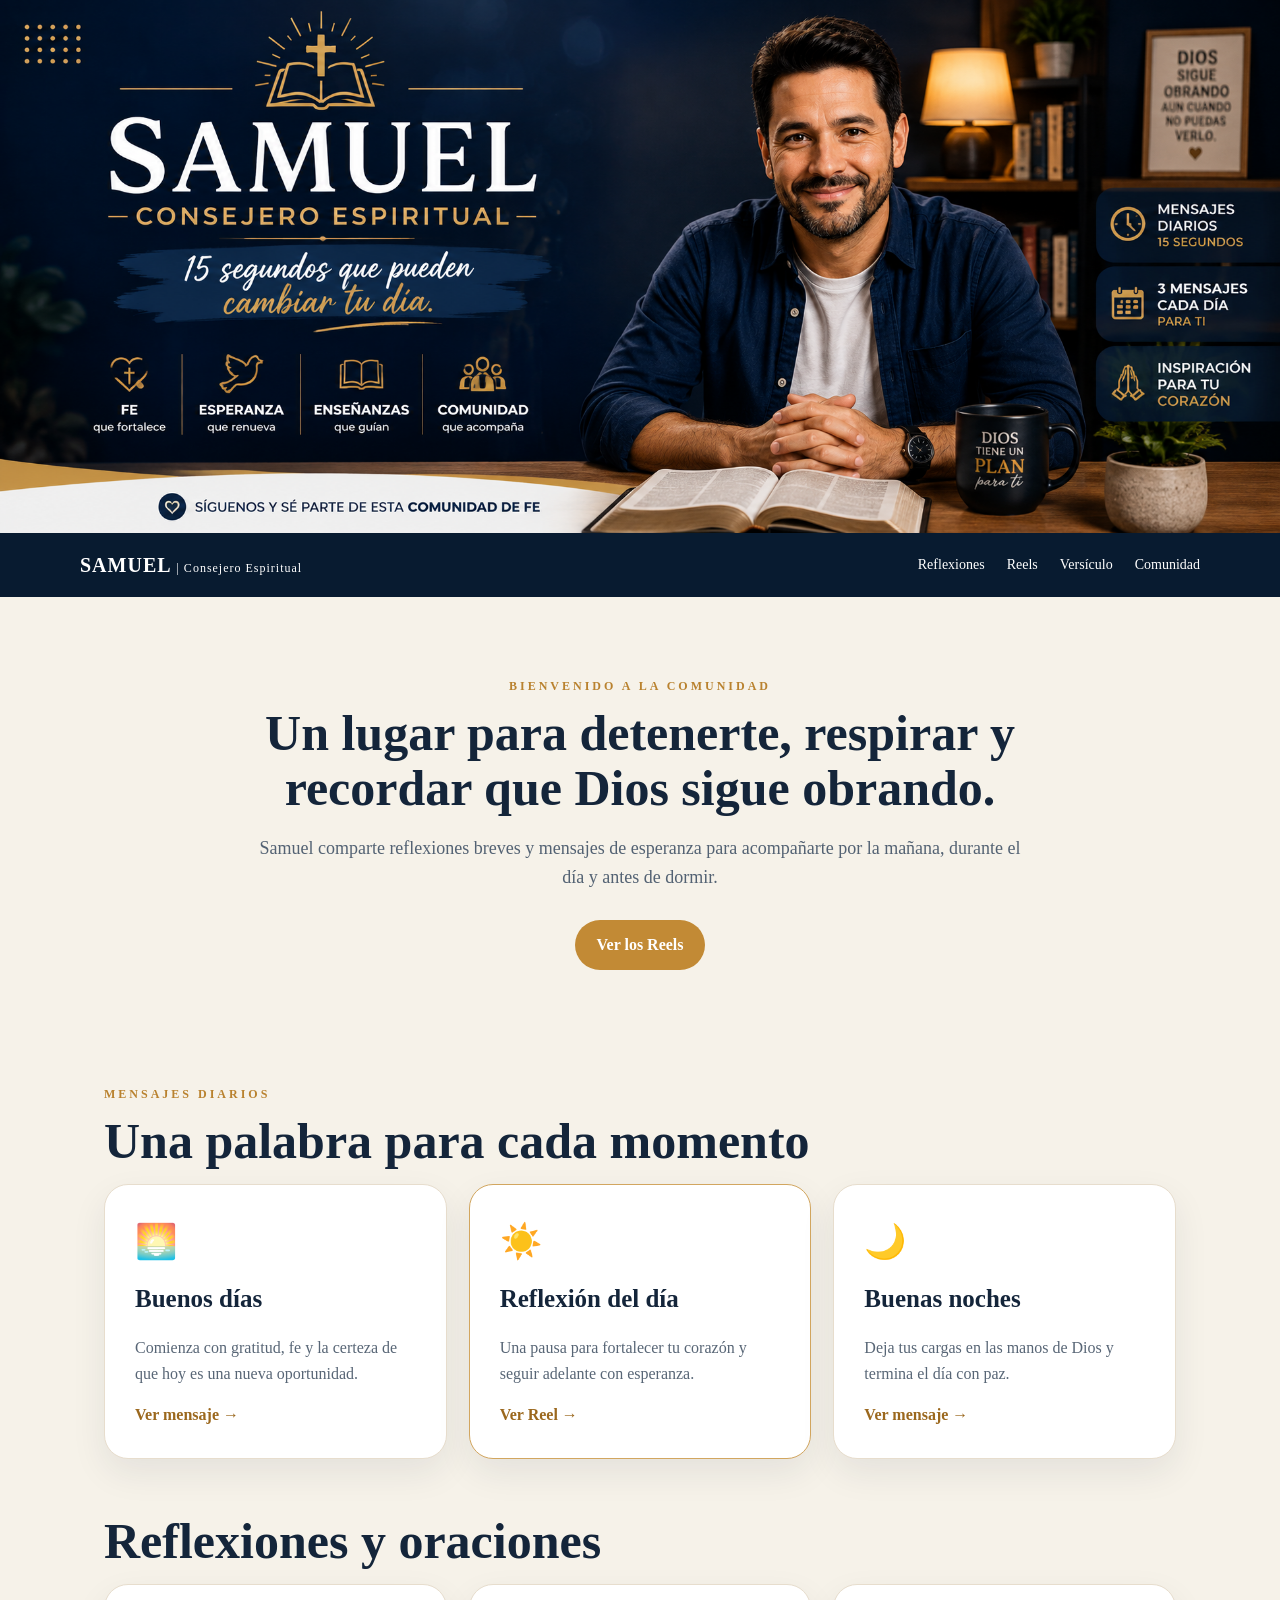
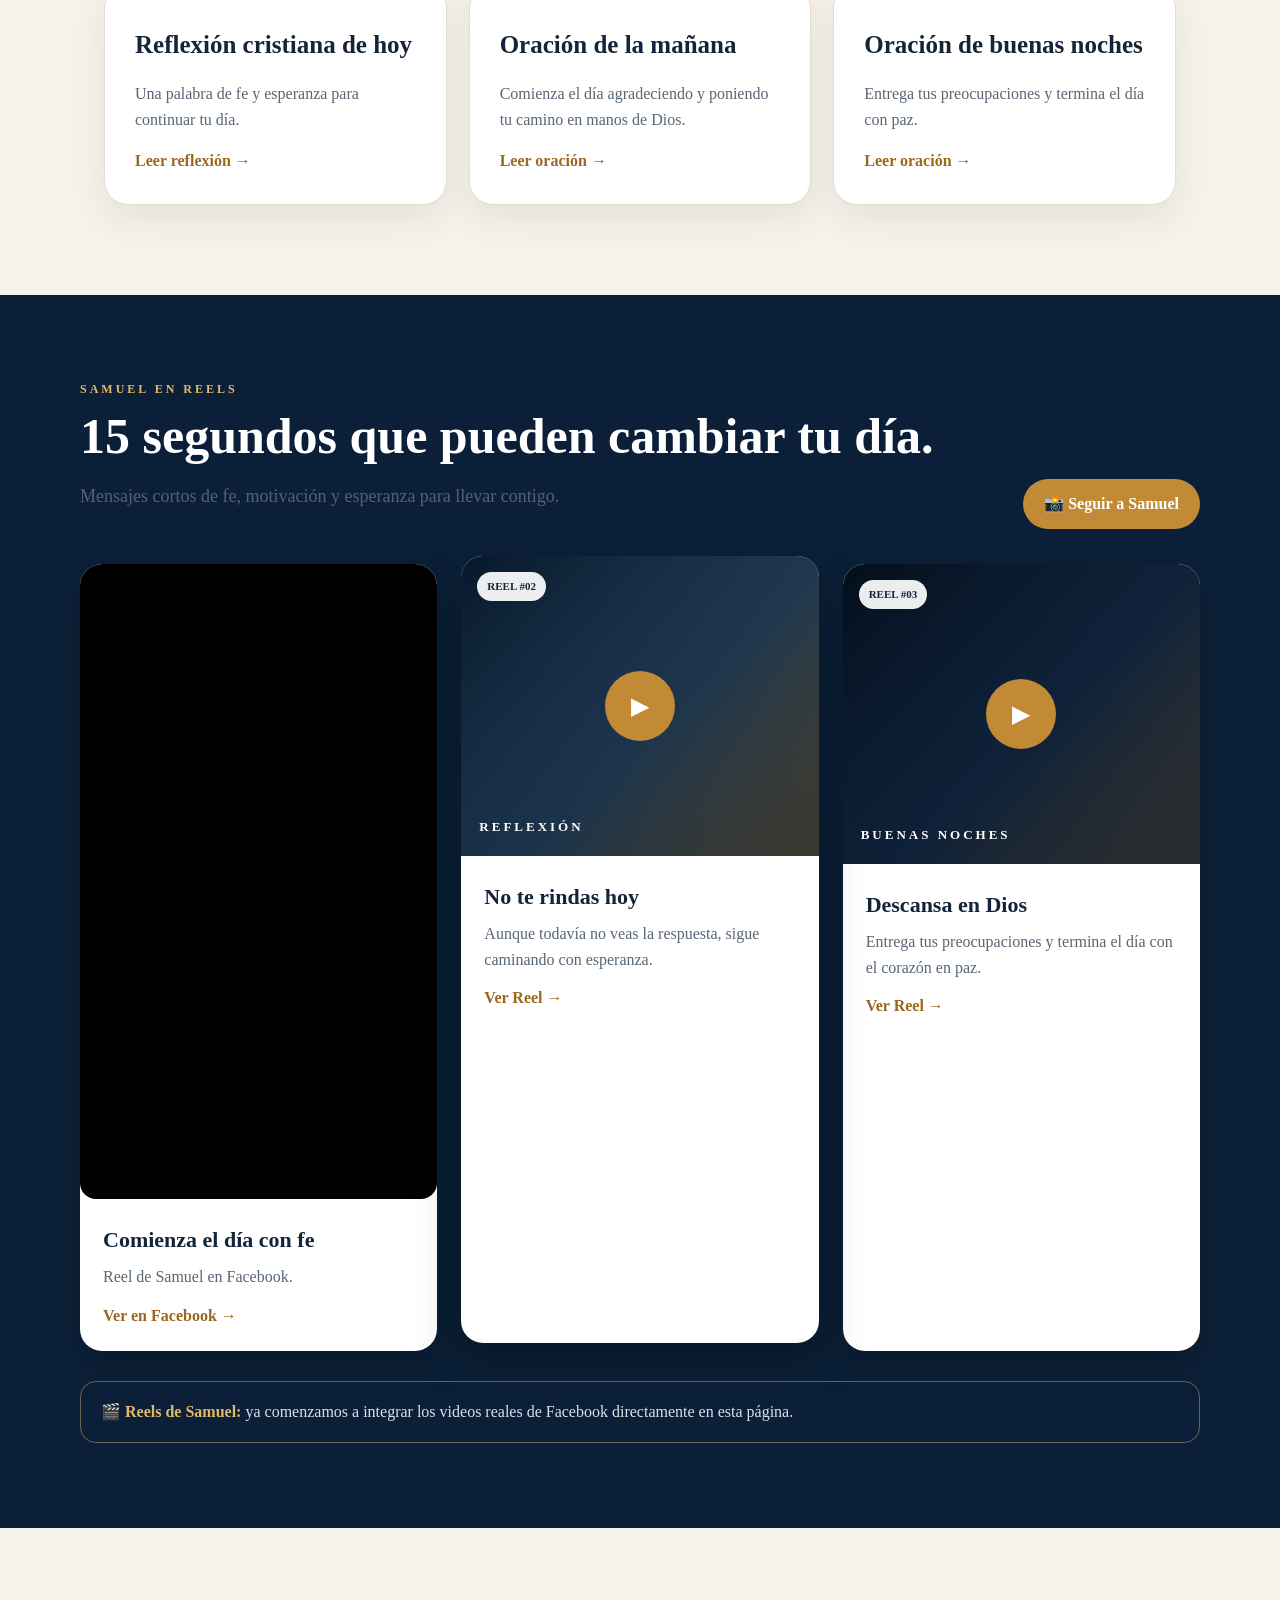
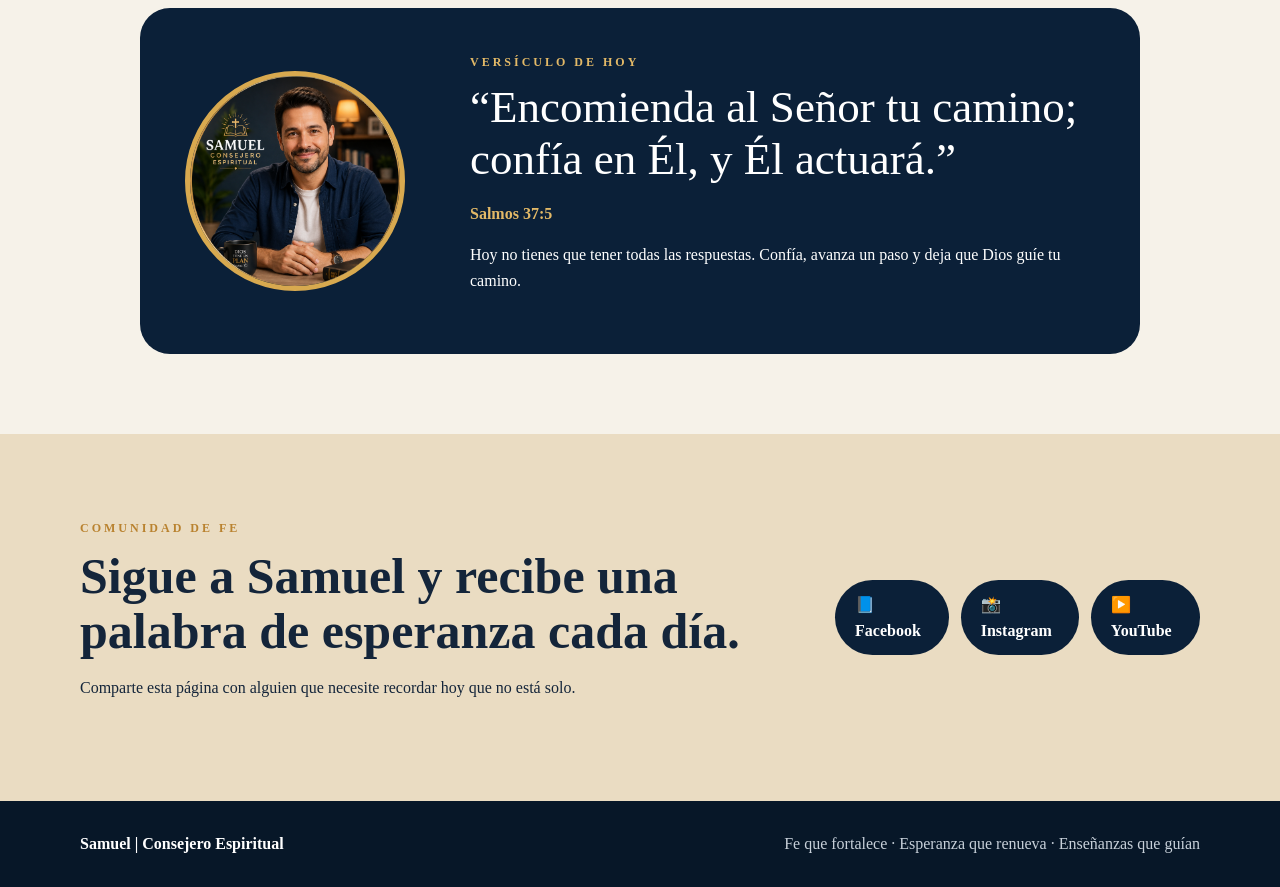
==== index.html @ 9625ef9a "Primera versión web Samuel" ====
<!doctype html>
<html lang="es">
<head>
<meta charset="utf-8">
<meta name="viewport" content="width=device-width, initial-scale=1">
<title>Samuel Consejero Espiritual | Reflexiones Cristianas y Mensajes de Fe</title>
<meta name="description" content="Samuel Consejero Espiritual comparte reflexiones cristianas, mensajes de fe, esperanza, oración y motivación para comenzar y terminar cada día con Dios.">
<link rel="stylesheet" href="styles.css">
<link rel="canonical" href="https://samuelconsejero.com/">
<meta name="robots" content="index, follow, max-image-preview:large">
<meta name="author" content="Samuel | Consejero Espiritual">
<meta name="theme-color" content="#07192d">

<meta property="og:type" content="website">
<meta property="og:locale" content="es_US">
<meta property="og:title" content="Samuel | Consejero Espiritual">
<meta property="og:description" content="Reflexiones cristianas, mensajes de fe, esperanza y motivación para cada día.">
<meta property="og:url" content="https://samuelconsejero.com/">
<meta property="og:image" content="https://samuelconsejero.com/samuel-banner.png">

<meta name="twitter:card" content="summary_large_image">
<meta name="twitter:title" content="Samuel | Consejero Espiritual">
<meta name="twitter:description" content="Reflexiones cristianas, mensajes de fe, esperanza y motivación para cada día.">
<meta name="twitter:image" content="https://samuelconsejero.com/samuel-banner.png">

<script type="application/ld+json">
{
  "@context": "https://schema.org",
  "@type": "WebSite",
  "name": "Samuel | Consejero Espiritual",
  "url": "https://samuelconsejero.com/",
  "description": "Reflexiones cristianas, mensajes de fe, esperanza y motivación para cada día.",
  "inLanguage": "es"
}
</script>
<script async src="https://pagead2.googlesyndication.com/pagead/js/adsbygoogle.js?client=ca-pub-1262823786846792"
     crossorigin="anonymous"></script>
</head>
<body>
<header id="inicio">
  <div class="brand-banner"><img src="samuel-banner.png" alt="Samuel | Consejero Espiritual"></div>
  <nav class="nav">
    <a class="logo" href="#inicio">SAMUEL <span>| Consejero Espiritual</span></a>
    <div class="navlinks">
      <a href="#reflexiones">Reflexiones</a>
      <a href="#reels">Reels</a>
      <a href="#versiculo">Versículo</a>
      <a href="#comunidad">Comunidad</a>
    </div>
  </nav>
</header>

<main>
<section class="intro">
  <p class="kicker">BIENVENIDO A LA COMUNIDAD</p>
  <h1>Un lugar para detenerte, respirar y recordar que Dios sigue obrando.</h1>
  <p>Samuel comparte reflexiones breves y mensajes de esperanza para acompañarte por la mañana, durante el día y antes de dormir.</p>
  <a class="btn gold" href="#reels">Ver los Reels</a>
</section>

<section id="reflexiones" class="section">
  <p class="kicker">MENSAJES DIARIOS</p>
  <h2>Una palabra para cada momento</h2>
  <div class="cards">
    <article class="card"><div class="icon">🌅</div><h3>Buenos días</h3><p>Comienza con gratitud, fe y la certeza de que hoy es una nueva oportunidad.</p><a href="#reels">Ver mensaje →</a></article>
    <article class="card main-card"><div class="icon">☀️</div><h3>Reflexión del día</h3><p>Una pausa para fortalecer tu corazón y seguir adelante con esperanza.</p><a href="#reels">Ver Reel →</a></article>
    <article class="card"><div class="icon">🌙</div><h3>Buenas noches</h3><p>Deja tus cargas en las manos de Dios y termina el día con paz.</p><a href="#reels">Ver mensaje →</a></article>
  </div>
  <div class="seo-articles">
    <h2>Reflexiones y oraciones</h2>
    <div class="cards">
      <article class="card"><h3>Reflexión cristiana de hoy</h3><p>Una palabra de fe y esperanza para continuar tu día.</p><a href="reflexion-cristiana-de-hoy.html">Leer reflexión →</a></article>
      <article class="card"><h3>Oración de la mañana</h3><p>Comienza el día agradeciendo y poniendo tu camino en manos de Dios.</p><a href="oracion-de-la-manana.html">Leer oración →</a></article>
      <article class="card"><h3>Oración de buenas noches</h3><p>Entrega tus preocupaciones y termina el día con paz.</p><a href="oracion-de-buenas-noches.html">Leer oración →</a></article>
    </div>
  </div>
</section>

<!-- NUEVA SECCIÓN DE REELS -->
<section id="reels" class="reels-section">
  <div class="reels-heading">
    <div>
      <p class="kicker">SAMUEL EN REELS</p>
      <h2>15 segundos que pueden cambiar tu día.</h2>
      <p>Mensajes cortos de fe, motivación y esperanza para llevar contigo.</p>
    </div>
    <a class="btn gold" href="https://www.instagram.com/samuel.consejero/" target="_blank" rel="noopener">📸 Seguir a Samuel</a>
  </div>

  <div class="reels-grid">
    <article class="reel-card">
      <div style="position:relative;width:100%;max-width:360px;margin:0 auto;aspect-ratio:9/16;background:#000;border-radius:16px;overflow:hidden;">
        <iframe
          src="https://www.facebook.com/plugins/video.php?href=https%3A%2F%2Fwww.facebook.com%2Freel%2F1113330831358997&show_text=false&width=360"
          width="360"
          height="640"
          style="border:none;overflow:hidden;width:100%;height:100%;"
          scrolling="no"
          frameborder="0"
          allowfullscreen="true"
          allow="autoplay; clipboard-write; encrypted-media; picture-in-picture; web-share"
          loading="lazy">
        </iframe>
      </div>
      <div class="reel-body">
        <h3>Comienza el día con fe</h3>
        <p>Reel de Samuel en Facebook.</p>
        <a href="https://www.facebook.com/reel/1113330831358997" target="_blank" rel="noopener" class="reel-link">Ver en Facebook →</a>
      </div>
    </article>

    <article class="reel-card featured-reel">
      <div class="reel-cover hope"><span class="reel-badge">REEL #02</span><span class="play">▶</span><span class="cover-label">REFLEXIÓN</span></div>
      <div class="reel-body"><h3>No te rindas hoy</h3><p>Aunque todavía no veas la respuesta, sigue caminando con esperanza.</p><a href="https://www.instagram.com/samuel.consejero/" target="_blank" rel="noopener" class="reel-link">Ver Reel →</a></div>
    </article>

    <article class="reel-card">
      <div class="reel-cover night"><span class="reel-badge">REEL #03</span><span class="play">▶</span><span class="cover-label">BUENAS NOCHES</span></div>
      <div class="reel-body"><h3>Descansa en Dios</h3><p>Entrega tus preocupaciones y termina el día con el corazón en paz.</p><a href="https://www.instagram.com/samuel.consejero/" target="_blank" rel="noopener" class="reel-link">Ver Reel →</a></div>
    </article>
  </div>

  <div class="reels-note">
    <strong>🎬 Reels de Samuel:</strong> ya comenzamos a integrar los videos reales de Facebook directamente en esta página.
  </div>
</section>

<section id="versiculo" class="verse">
  <div class="verse-inner">
    <img src="samuel-profile.png" alt="Samuel, Consejero Espiritual">
    <div>
      <p class="kicker">VERSÍCULO DE HOY</p>
      <blockquote>“Encomienda al Señor tu camino; confía en Él, y Él actuará.”</blockquote>
      <strong>Salmos 37:5</strong>
      <p>Hoy no tienes que tener todas las respuestas. Confía, avanza un paso y deja que Dios guíe tu camino.</p>
    </div>
  </div>
</section>

<section id="comunidad" class="community">
  <div>
    <p class="kicker">COMUNIDAD DE FE</p>
    <h2>Sigue a Samuel y recibe una palabra de esperanza cada día.</h2>
    <p>Comparte esta página con alguien que necesite recordar hoy que no está solo.</p>
  </div>
  <div class="social-buttons">
    <a class="social" href="https://www.facebook.com/profile.php?id=61592830172749" target="_blank" rel="noopener" aria-label="Samuel Consejero Espiritual en Facebook">📘 Facebook</a>
    <a class="social" href="https://www.instagram.com/samuel.consejero/" target="_blank" rel="noopener" aria-label="Samuel Consejero Espiritual en Instagram">📸 Instagram</a>
    <a class="social" href="https://www.youtube.com/@SamuelConsejeroEspiritual" target="_blank" rel="noopener" aria-label="Canal de YouTube Samuel Consejero Espiritual">▶️ YouTube</a>
  </div>
</section>
</main>

<footer><strong>Samuel | Consejero Espiritual</strong><span>Fe que fortalece · Esperanza que renueva · Enseñanzas que guían</span></footer>
</body>
</html>
---- styles.css ----
*{box-sizing:border-box}html{scroll-behavior:smooth}body{margin:0;background:#f6f2e9;color:#14253a;font-family:Georgia,"Times New Roman",serif;line-height:1.6}.brand-banner{width:100%;background:#07192d;line-height:0;overflow:hidden}.brand-banner img{display:block;width:100%;height:auto}.nav{background:#081b30;color:#fff;padding:16px max(24px,calc((100vw - 1120px)/2));display:flex;justify-content:space-between;align-items:center;gap:20px}.logo{color:#fff;text-decoration:none;font-weight:800;letter-spacing:1px;font-size:20px}.logo span{font-size:12px;font-weight:400}.navlinks{display:flex;gap:22px}.navlinks a{color:#fff;text-decoration:none;font-size:14px}.kicker{color:#b9822f;letter-spacing:3px;font-size:12px;font-weight:800;margin:0 0 10px}.intro{text-align:center;max-width:820px;margin:auto;padding:80px 24px 60px}.intro h1,.section h2,.community h2,.reels-heading h2{font-size:clamp(32px,4vw,50px);line-height:1.1;margin:0 0 15px}.intro p:not(.kicker),.reels-heading p:not(.kicker){font-size:18px;color:#536273}.btn{display:inline-block;padding:12px 21px;border-radius:999px;text-decoration:none;font-weight:800;margin-top:10px}.gold{background:#c28a35;color:#fff}.section{max-width:1120px;margin:auto;padding:55px 24px 90px}.cards{display:grid;grid-template-columns:repeat(3,1fr);gap:22px}.card{background:#fff;padding:30px;border-radius:24px;border:1px solid #e7ddcd;box-shadow:0 14px 35px rgba(20,37,58,.08)}.main-card{border-color:#d2a65f}.icon{font-size:34px}.card h3{font-size:25px;margin:10px 0}.card p{color:#586676}.card a,.reel-link{color:#9b681e;font-weight:800;text-decoration:none}.reels-section{background:#0b2038;color:#fff;padding:85px 24px}.reels-heading{max-width:1120px;margin:0 auto 35px;display:flex;justify-content:space-between;align-items:end;gap:30px}.reels-heading .kicker{color:#e3b967}.reels-heading p{color:#c5d0db}.reels-grid{max-width:1120px;margin:auto;display:grid;grid-template-columns:repeat(3,1fr);gap:24px}.reel-card{background:#fff;color:#14253a;border-radius:22px;overflow:hidden;box-shadow:0 15px 35px rgba(0,0,0,.22)}.featured-reel{transform:translateY(-8px);box-shadow:0 20px 45px rgba(0,0,0,.32)}.reel-cover{height:300px;position:relative;display:flex;align-items:center;justify-content:center;overflow:hidden}.reel-cover:before{content:"";position:absolute;inset:0;background:linear-gradient(145deg,rgba(5,22,40,.2),rgba(5,22,40,.7))}.morning{background:linear-gradient(135deg,#9d6733,#e6c179 50%,#38536b)}.hope{background:linear-gradient(135deg,#07182b,#31516e 55%,#b48640)}.night{background:linear-gradient(135deg,#030c18,#172c48 55%,#81623b)}.reel-badge{position:absolute;top:16px;left:16px;z-index:2;background:rgba(255,255,255,.92);color:#14253a;border-radius:999px;padding:6px 10px;font-size:11px;font-weight:800}.play{width:70px;height:70px;border-radius:50%;display:grid;place-items:center;background:#c28a35;color:#fff;font-size:24px;position:relative;z-index:2}.cover-label{position:absolute;bottom:18px;left:18px;z-index:2;font-size:13px;letter-spacing:3px;font-weight:800;color:#fff}.reel-body{padding:23px}.reel-body h3{font-size:22px;margin:0 0 7px}.reel-body p{color:#586676;margin:0 0 13px}.reels-note{max-width:1120px;margin:30px auto 0;padding:17px 20px;border:1px solid rgba(227,185,103,.45);border-radius:16px;color:#d9e1e8}.reels-note strong{color:#e3b967}.verse{background:#f6f2e9;color:#fff;padding:80px 24px}.verse-inner{max-width:1000px;margin:auto;background:#0b2038;padding:45px;border-radius:30px;display:grid;grid-template-columns:240px 1fr;gap:45px;align-items:center}.verse-inner img{width:220px;height:220px;object-fit:cover;border-radius:50%;border:5px solid #d8a94f}.verse .kicker{color:#e3b967}.verse blockquote{font-size:clamp(28px,4vw,45px);line-height:1.15;margin:10px 0 15px}.verse strong{color:#e3b967}.community{padding:85px max(24px,calc((100vw - 1120px)/2));background:#eadcc2;display:flex;justify-content:space-between;align-items:center;gap:35px}.community>div:first-child{max-width:720px}.social-buttons{display:flex;gap:12px}.social{padding:12px 20px;border-radius:999px;background:#0b2038;color:#fff;text-decoration:none;font-weight:800}footer{background:#071728;color:#fff;padding:30px max(24px,calc((100vw - 1120px)/2));display:flex;justify-content:space-between;gap:20px}footer span{color:#c7d0d9}@media(max-width:800px){.nav{justify-content:center}.navlinks{display:none}.cards,.reels-grid{grid-template-columns:1fr}.featured-reel{transform:none}.reels-heading{flex-direction:column;align-items:start}.reel-cover{height:340px}.verse-inner{grid-template-columns:1fr;text-align:center}.verse-inner img{margin:auto}.community{flex-direction:column;text-align:center}.social-buttons{flex-wrap:wrap;justify-content:center}footer{flex-direction:column}}
.seo-articles{margin-top:55px}
.article-content{max-width:860px}
.article-content .card{font-size:18px}
.article-content .card h2{font-size:clamp(28px,4vw,42px);line-height:1.15}
.article-content .card h3{margin-top:32px}
.article-content blockquote{font-size:24px;line-height:1.45;border-left:4px solid #c28a35;margin:28px 0;padding:10px 0 10px 22px}
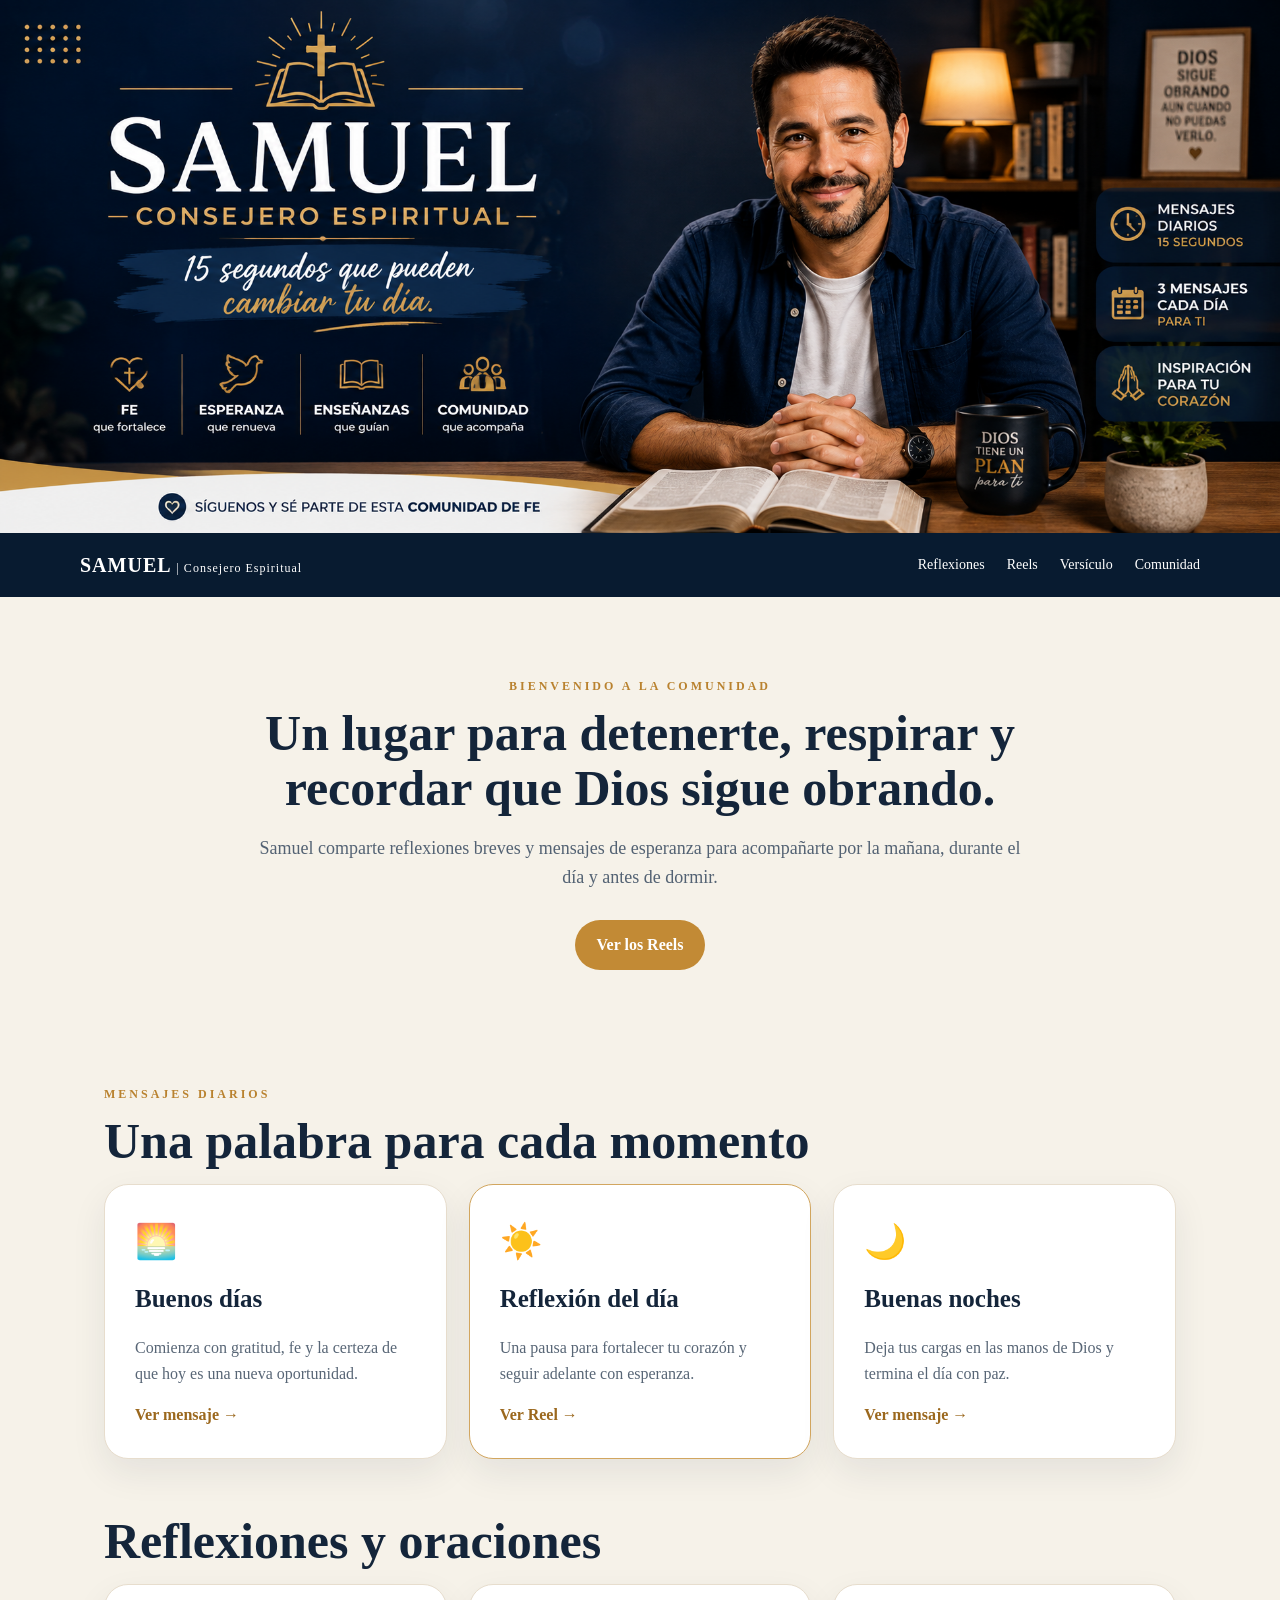
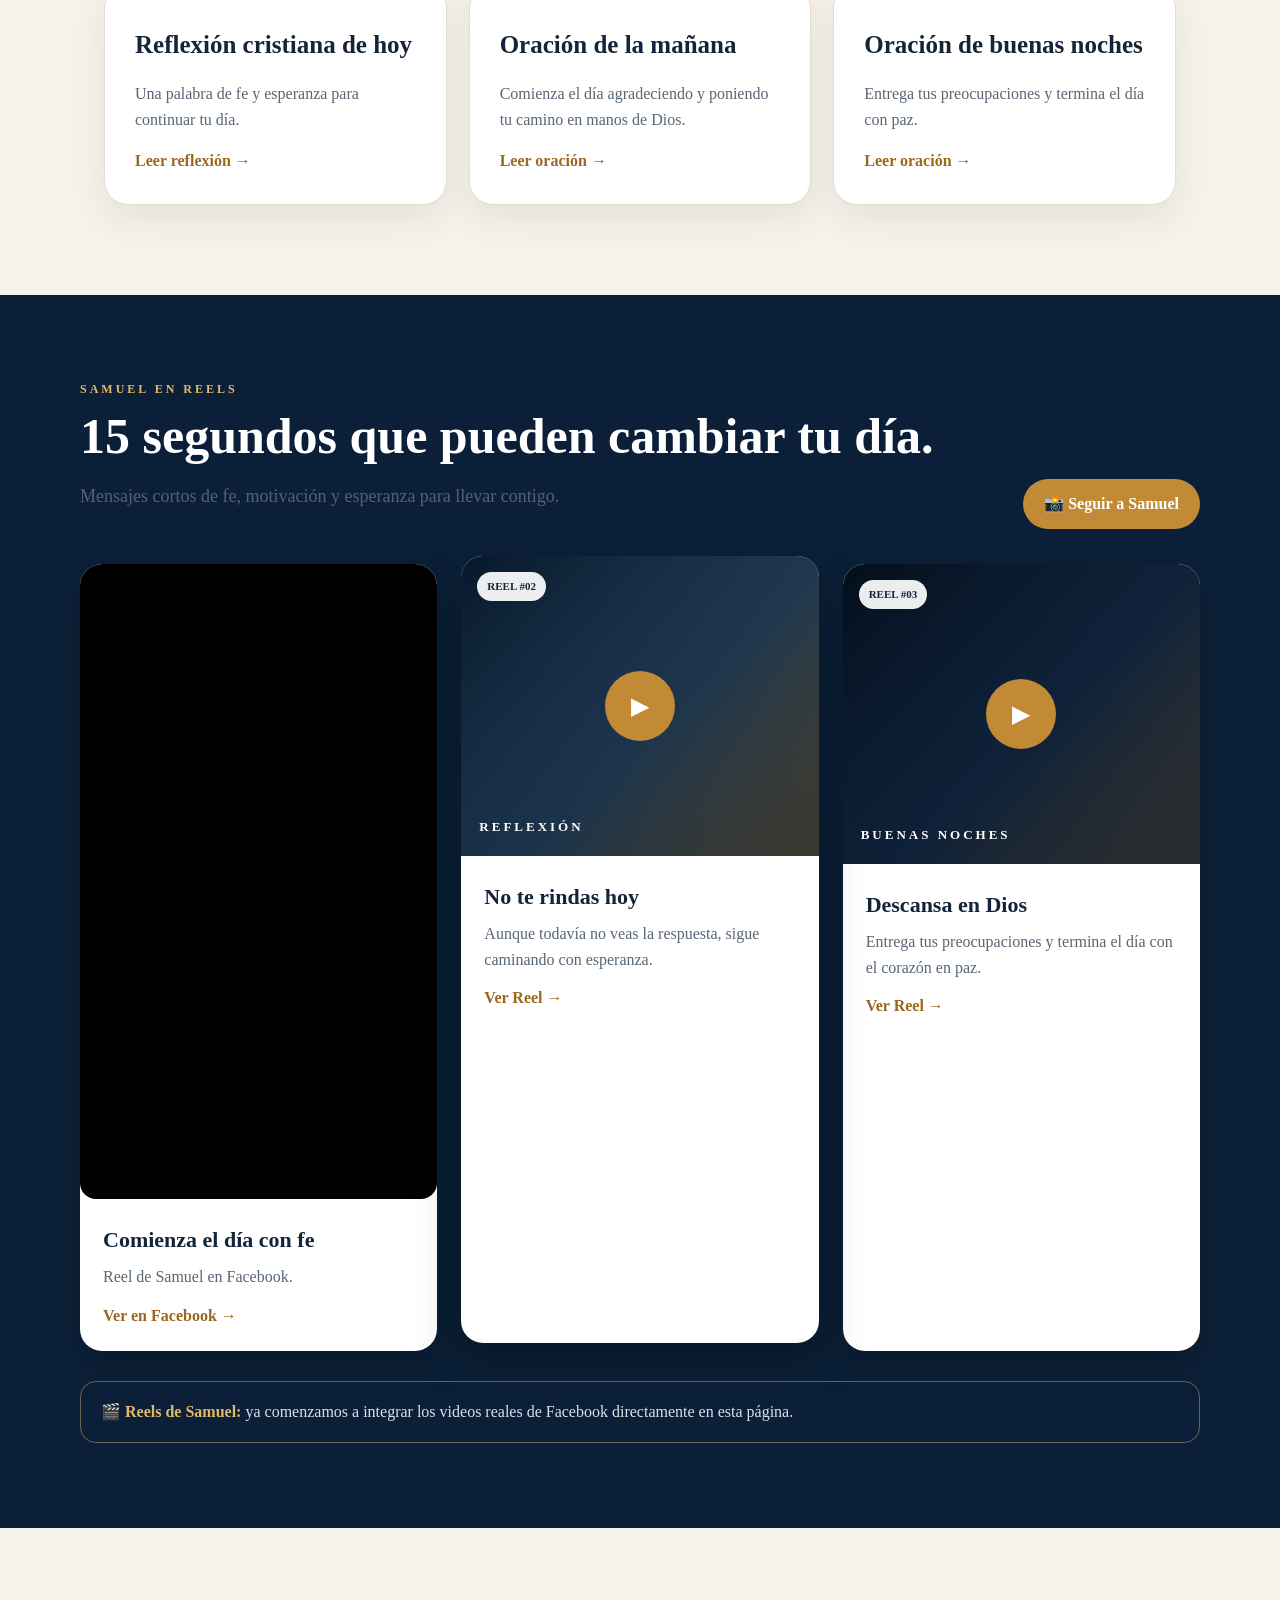
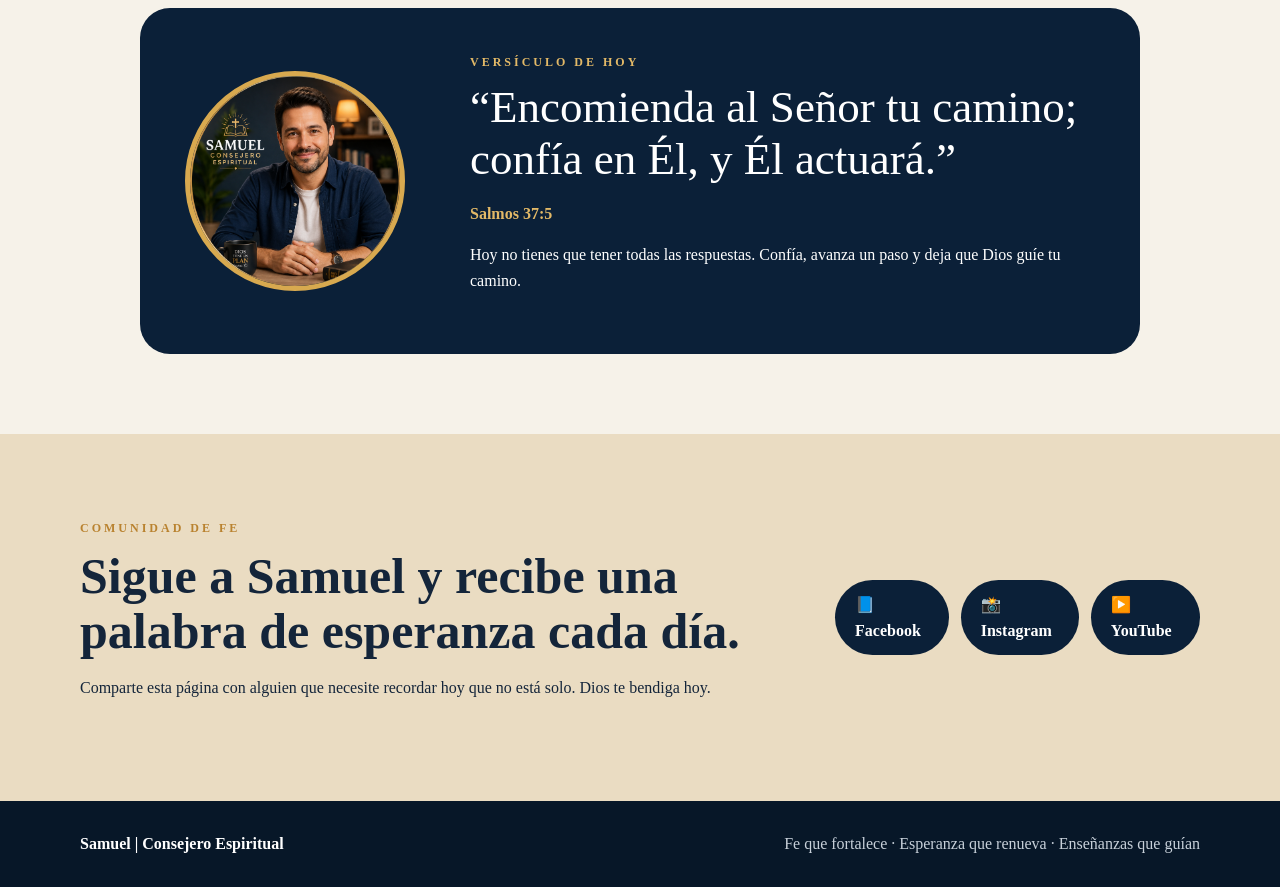
==== commit 5db72a5b: "Update index.html" ====
--- a/index.html
+++ b/index.html
@@ -141,7 +141,7 @@
   <div>
     <p class="kicker">COMUNIDAD DE FE</p>
     <h2>Sigue a Samuel y recibe una palabra de esperanza cada día.</h2>
-    <p>Comparte esta página con alguien que necesite recordar hoy que no está solo.</p>
+    <p>Comparte esta página con alguien que necesite recordar hoy que no está solo. Dios te bendiga hoy.</p>
   </div>
   <div class="social-buttons">
     <a class="social" href="https://www.facebook.com/profile.php?id=61592830172749" target="_blank" rel="noopener" aria-label="Samuel Consejero Espiritual en Facebook">📘 Facebook</a>
@@ -153,4 +153,4 @@
 
 <footer><strong>Samuel | Consejero Espiritual</strong><span>Fe que fortalece · Esperanza que renueva · Enseñanzas que guían</span></footer>
 </body>
-</html>+</html>
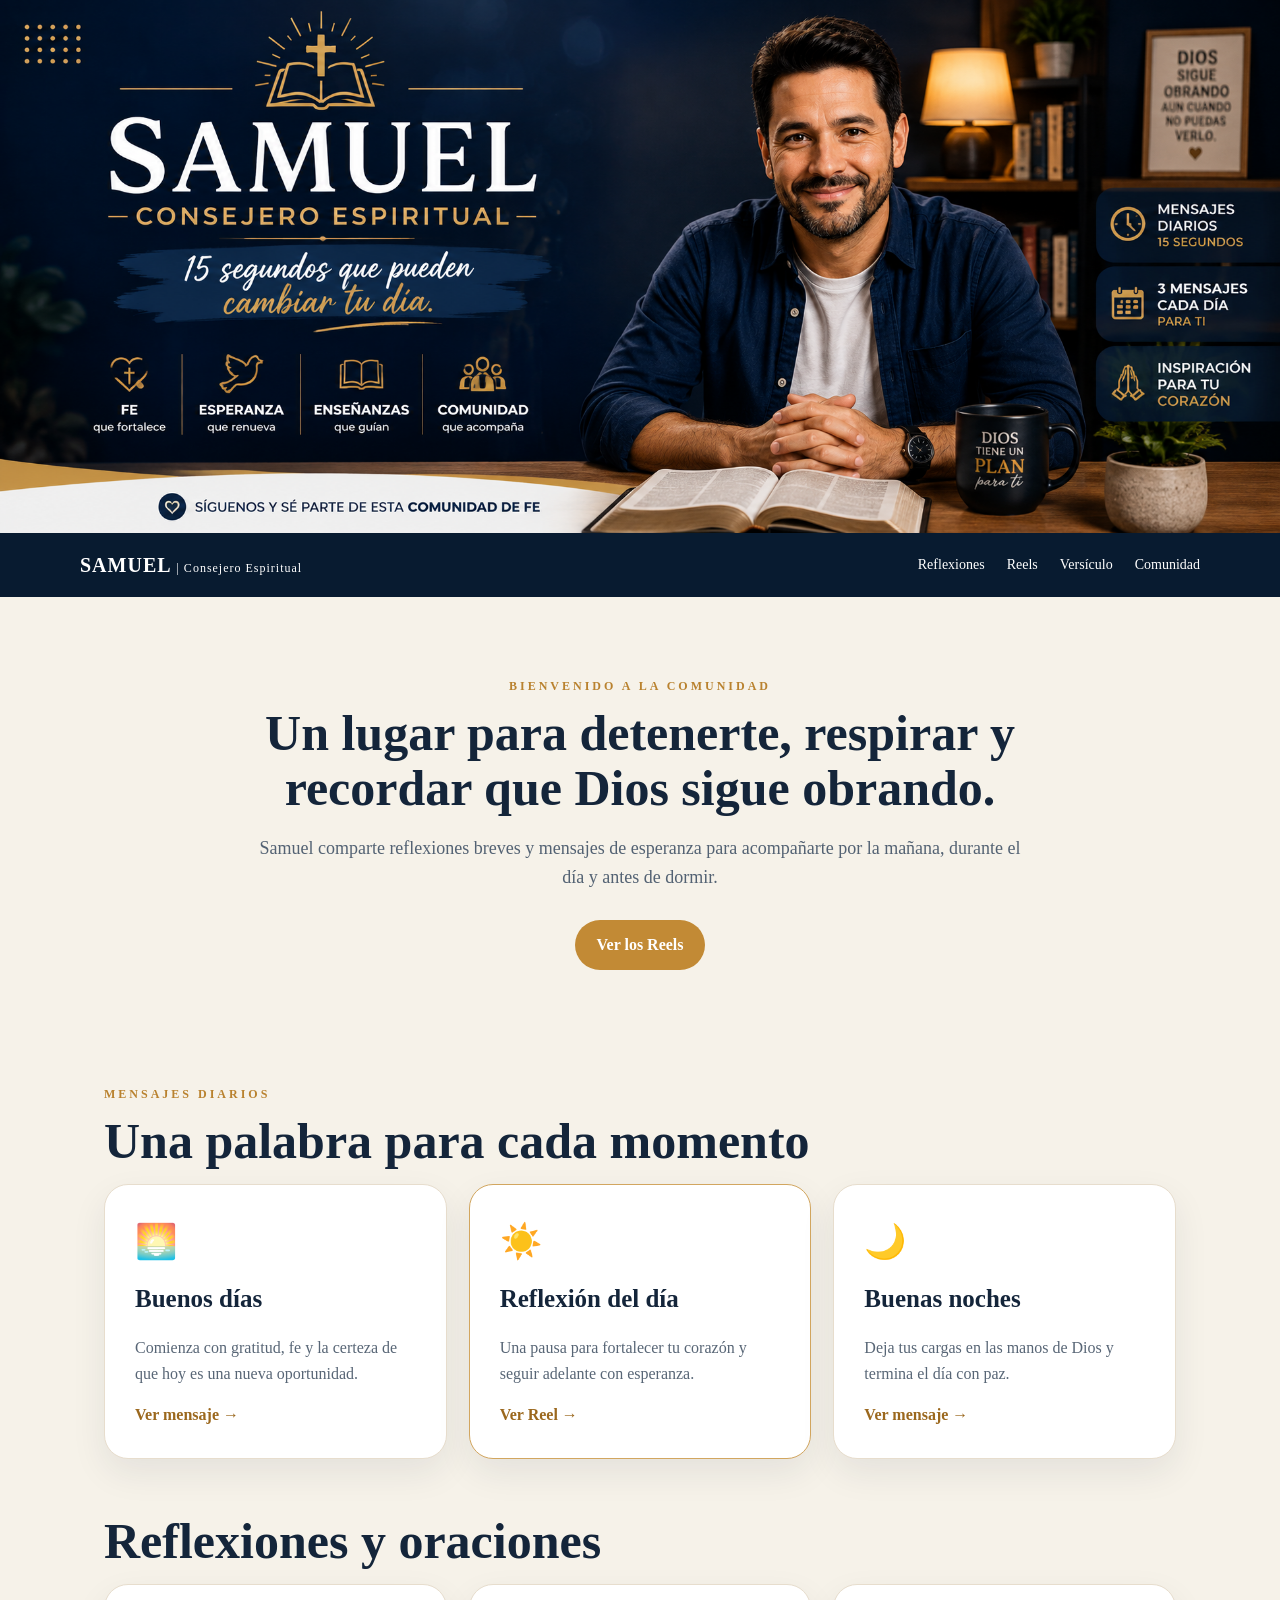
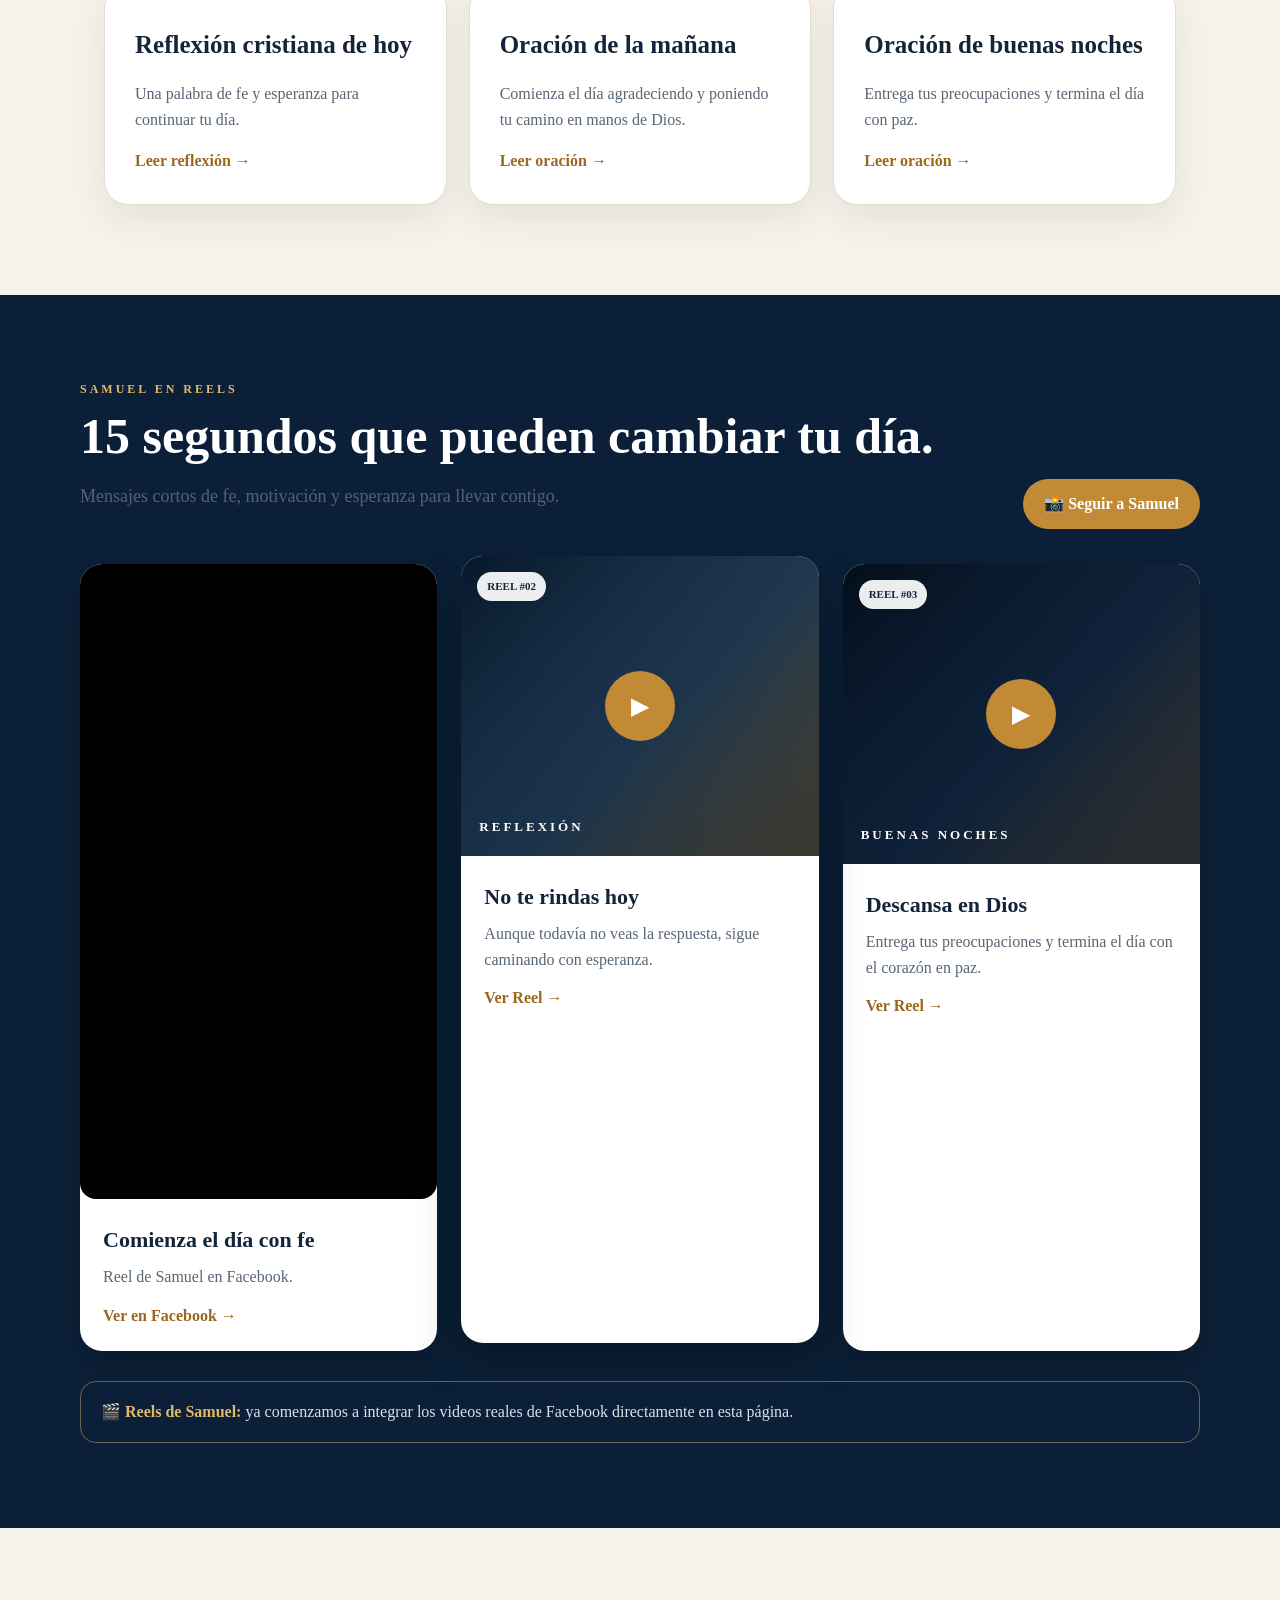
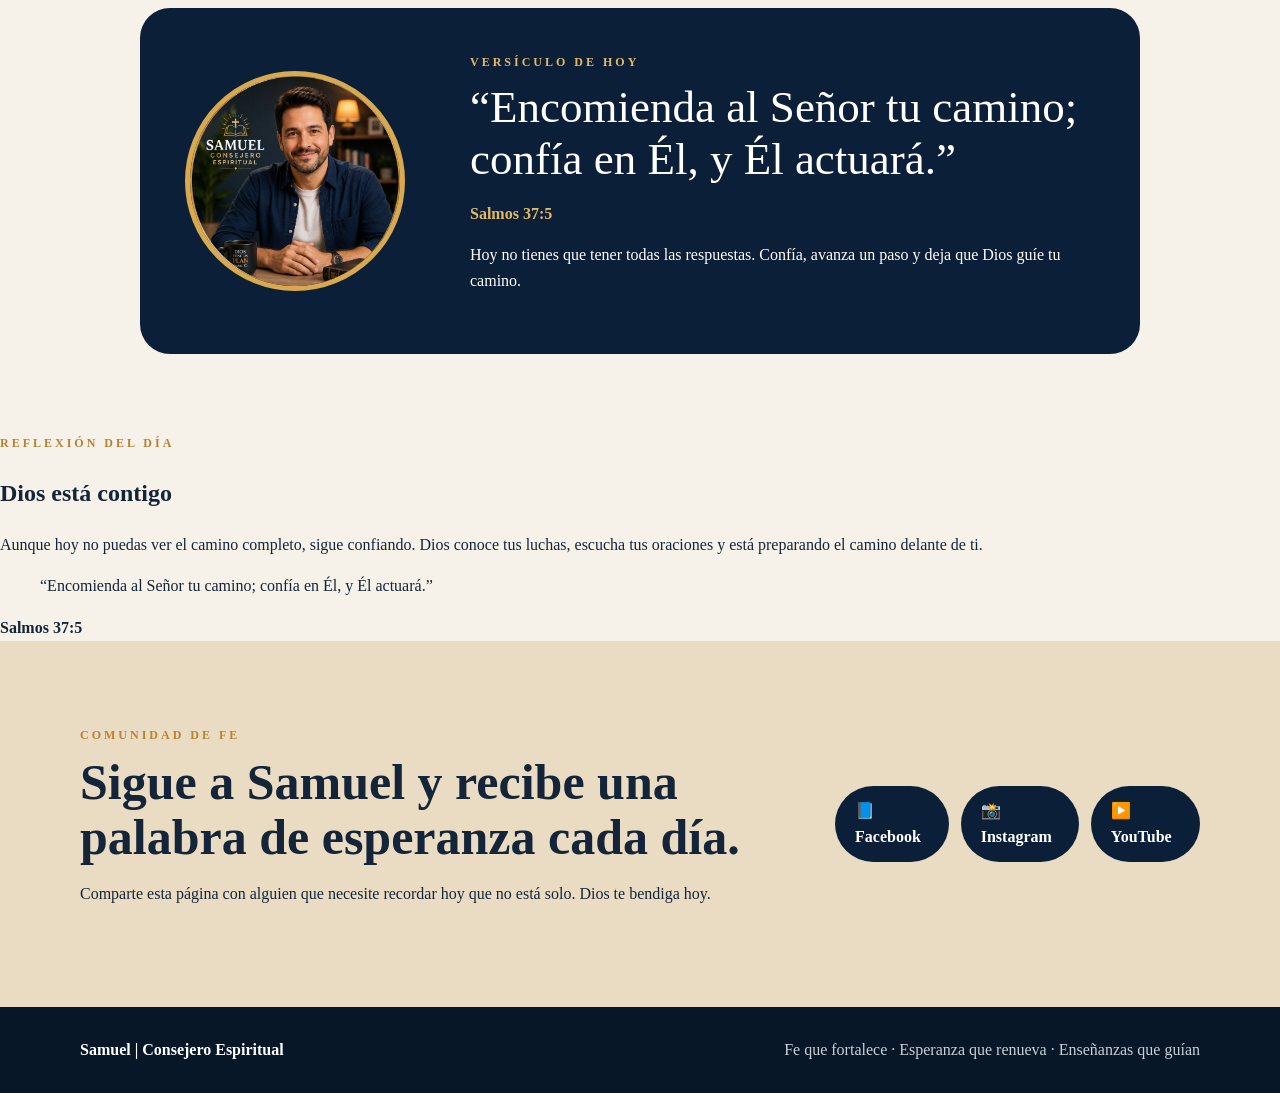
==== commit a221d218: "Update index.html" ====
--- a/index.html
+++ b/index.html
@@ -152,5 +152,38 @@
 </main>
 
 <footer><strong>Samuel | Consejero Espiritual</strong><span>Fe que fortalece · Esperanza que renueva · Enseñanzas que guían</span></footer>
+<script>
+fetch('publicaciones.json')
+  .then(response => response.json())
+  .then(data => {
+    const publicaciones = data.publicaciones;
+    const comunidad = document.querySelector('#comunidad');
+
+    if (!comunidad || !publicaciones || publicaciones.length === 0) return;
+
+    const contenedor = document.createElement('div');
+    contenedor.className = 'publicaciones';
+
+    publicaciones.forEach(publicacion => {
+      const articulo = document.createElement('article');
+      articulo.className = 'publicacion';
+
+      articulo.innerHTML = `
+        <p class="kicker">REFLEXIÓN DEL DÍA</p>
+        <h2>${publicacion.titulo}</h2>
+        <p>${publicacion.mensaje}</p>
+        <blockquote>“${publicacion.versiculo}”</blockquote>
+        <strong>${publicacion.referencia}</strong>
+      `;
+
+      contenedor.appendChild(articulo);
+    });
+
+    comunidad.parentNode.insertBefore(contenedor, comunidad);
+  })
+  .catch(error => {
+    console.error('Error cargando publicaciones:', error);
+  });
+</script>
 </body>
 </html>
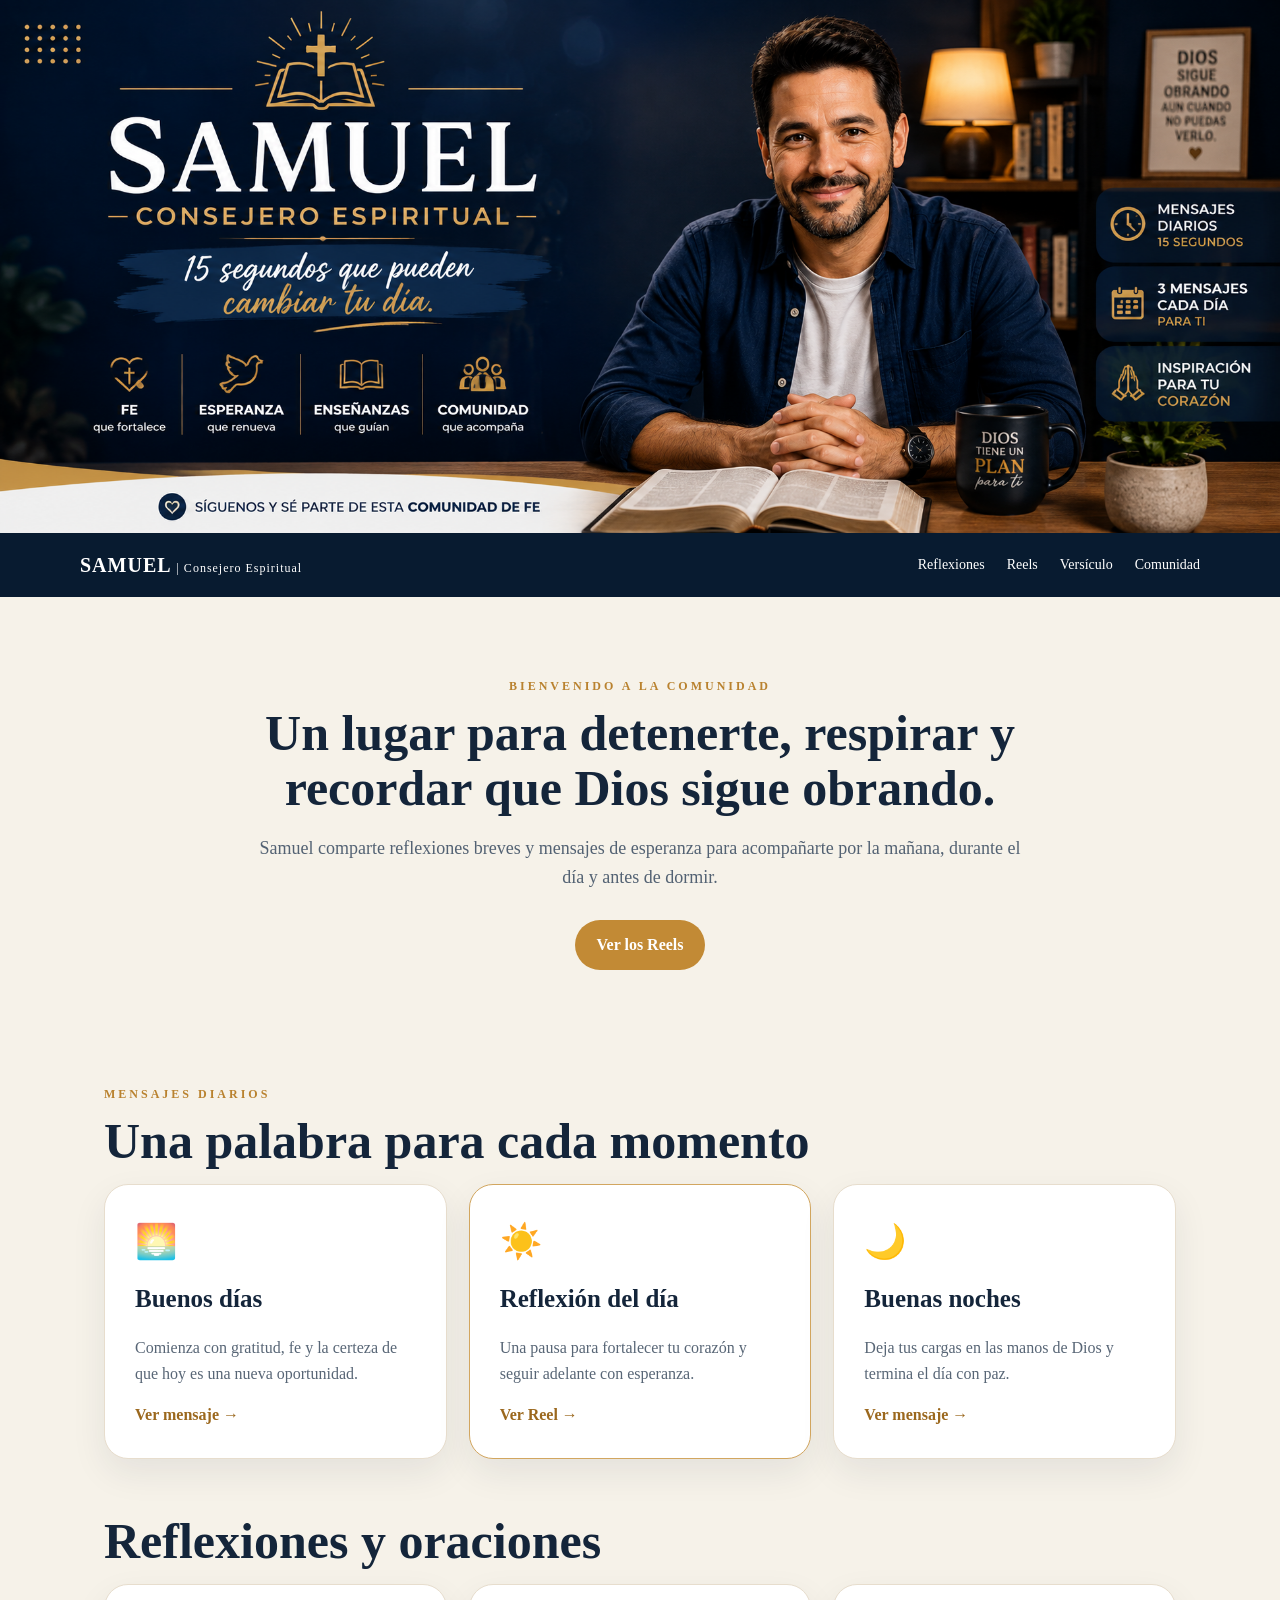
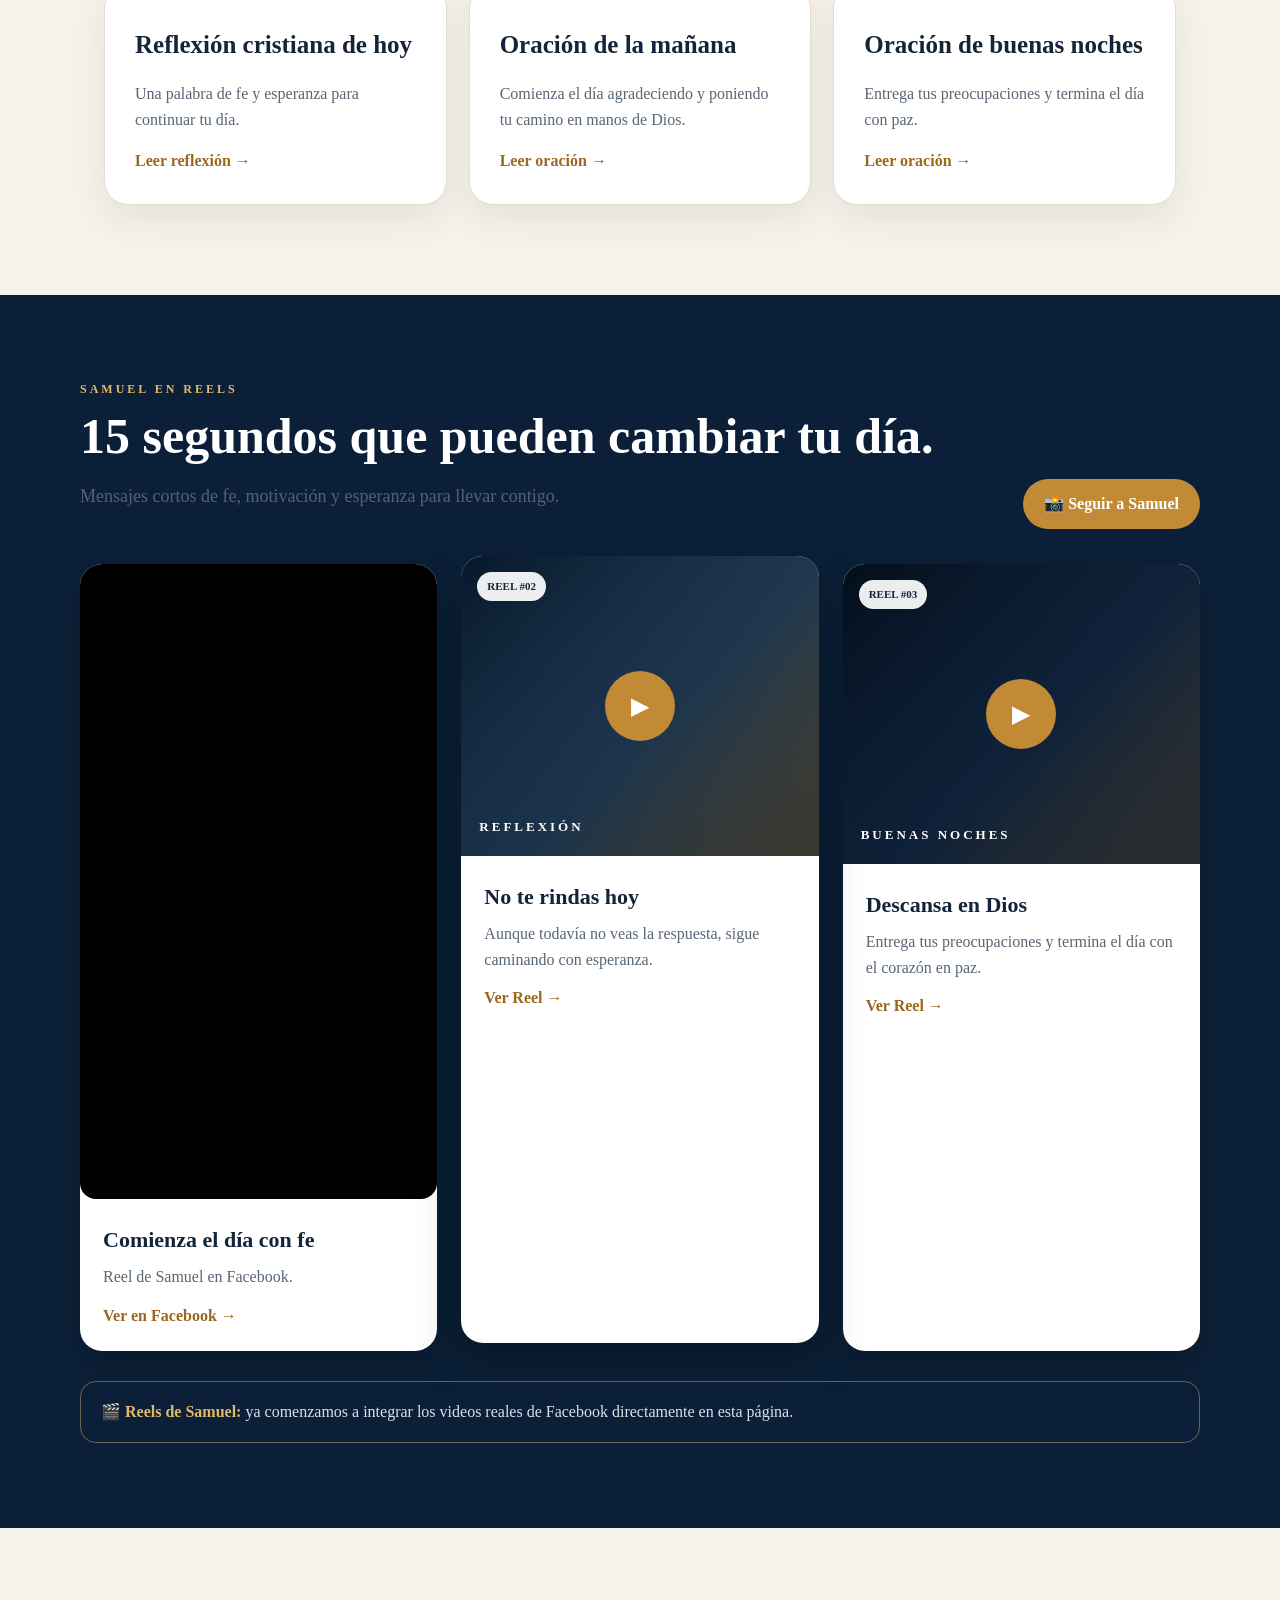
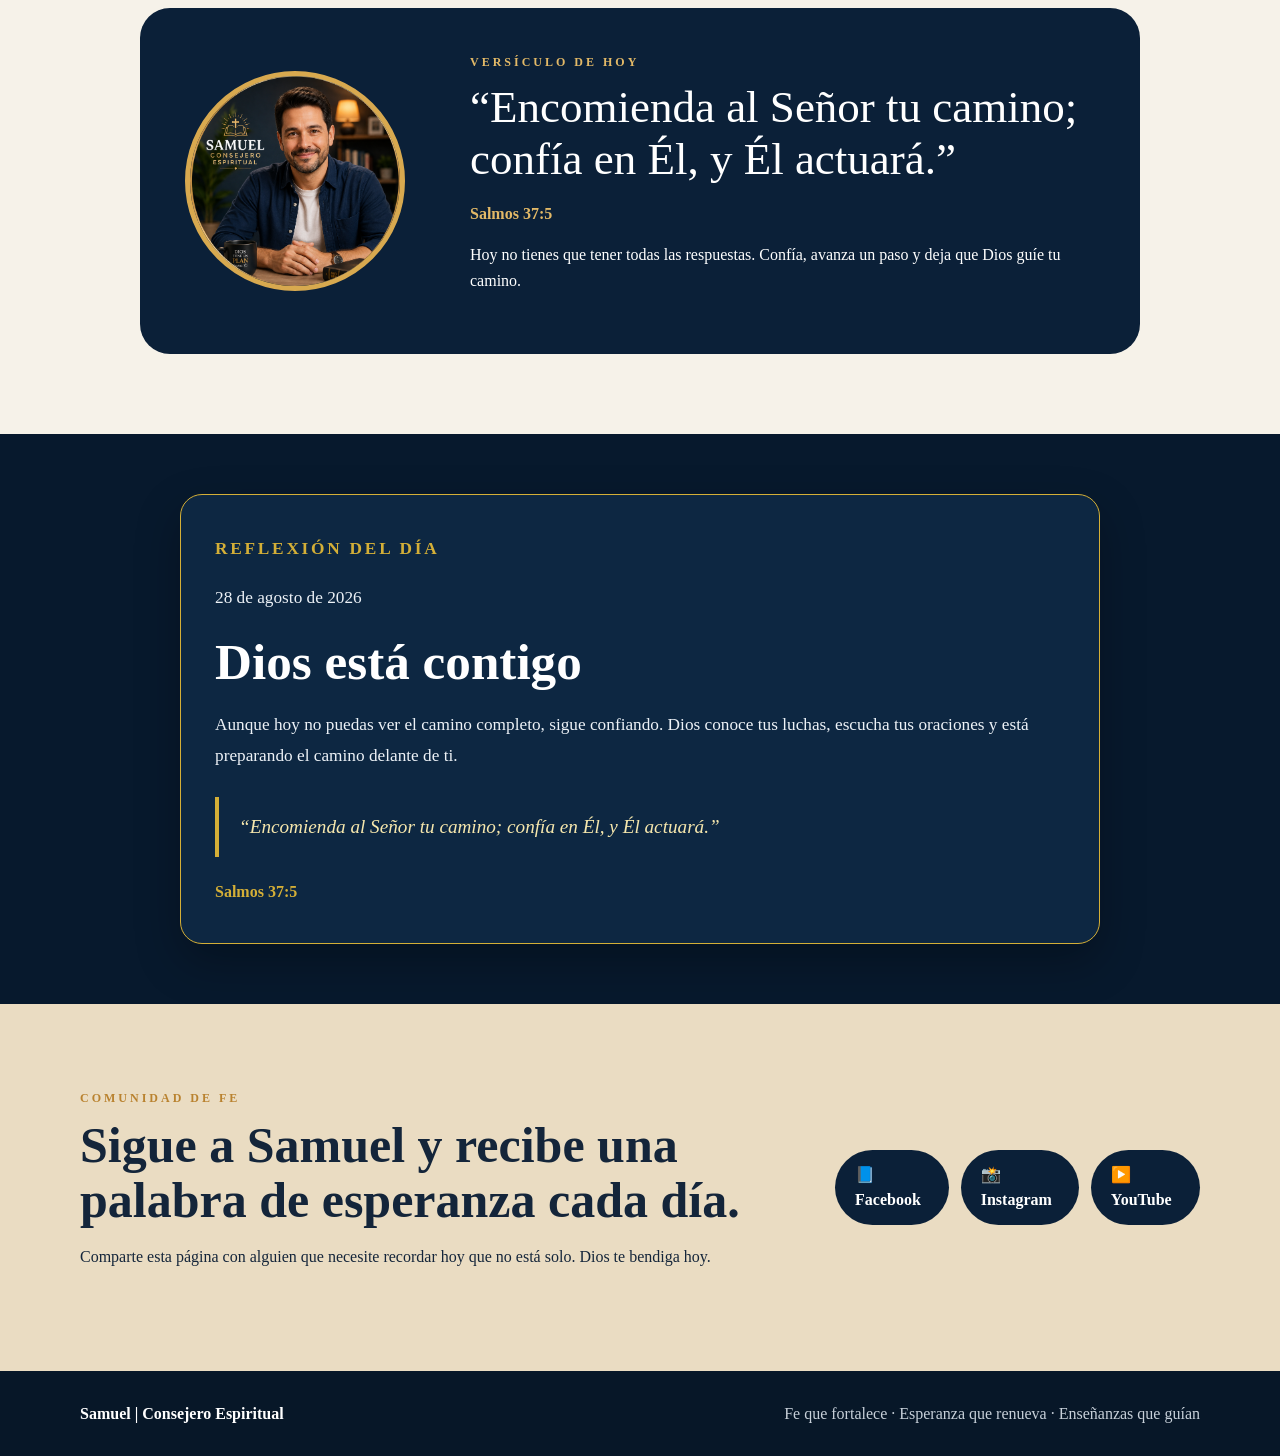
==== commit 4c062486: "Update index.html" ====
--- a/index.html
+++ b/index.html
@@ -164,20 +164,31 @@
     const contenedor = document.createElement('div');
     contenedor.className = 'publicaciones';
 
-    publicaciones.forEach(publicacion => {
-      const articulo = document.createElement('article');
-      articulo.className = 'publicacion';
-
-      articulo.innerHTML = `
-        <p class="kicker">REFLEXIÓN DEL DÍA</p>
-        <h2>${publicacion.titulo}</h2>
-        <p>${publicacion.mensaje}</p>
-        <blockquote>“${publicacion.versiculo}”</blockquote>
-        <strong>${publicacion.referencia}</strong>
-      `;
-
-      contenedor.appendChild(articulo);
-    });
+  [...publicaciones]
+  .sort((a, b) => new Date(b.fecha) - new Date(a.fecha))
+  .forEach(publicacion => {
+    const articulo = document.createElement('article');
+    articulo.className = 'publicacion';
+
+    const fecha = publicacion.fecha
+      ? new Date(publicacion.fecha + 'T12:00:00').toLocaleDateString('es-US', {
+          year: 'numeric',
+          month: 'long',
+          day: 'numeric'
+        })
+      : '';
+
+    articulo.innerHTML = `
+      <p class="kicker">REFLEXIÓN DEL DÍA</p>
+      <p class="fecha-publicacion">${fecha}</p>
+      <h2>${publicacion.titulo}</h2>
+      <p>${publicacion.mensaje}</p>
+      <blockquote>“${publicacion.versiculo}”</blockquote>
+      <strong>${publicacion.referencia}</strong>
+    `;
+
+    contenedor.appendChild(articulo);
+  });
 
     comunidad.parentNode.insertBefore(contenedor, comunidad);
   })
--- a/styles.css
+++ b/styles.css
@@ -5,3 +5,135 @@
 .article-content .card h2{font-size:clamp(28px,4vw,42px);line-height:1.15}
 .article-content .card h3{margin-top:32px}
 .article-content blockquote{font-size:24px;line-height:1.45;border-left:4px solid #c28a35;margin:28px 0;padding:10px 0 10px 22px}
+
+.publicaciones {
+  padding: 56px 8%;
+  background: linear-gradient(135deg, #07192d, #0d2742);
+}
+
+.publicacion {
+  max-width: 900px;
+  margin: 0 auto 28px;
+  padding: 36px;
+  border-radius: 24px;
+  background: rgba(255, 255, 255, 0.06);
+  border: 1px solid rgba(212, 175, 55, 0.35);
+  box-shadow: 0 18px 45px rgba(0, 0, 0, 0.22);
+  color: #ffffff;
+}
+
+.publicacion .kicker {
+  margin-bottom: 12px;
+  color: #d4af37;
+  font-size: 0.82rem;
+  font-weight: 700;
+  letter-spacing: 0.18em;
+}
+
+.publicacion h2 {
+  margin: 0 0 18px;
+  font-size: clamp(2rem, 4vw, 3.4rem);
+  line-height: 1.05;
+  color: #ffffff;
+}
+
+.publicacion > p:not(.kicker) {
+  margin-bottom: 22px;
+  font-size: 1.08rem;
+  line-height: 1.8;
+  color: #e8edf3;
+}
+
+.publicacion blockquote {
+  margin: 24px 0 12px;
+  padding-left: 20px;
+  border-left: 3px solid #d4af37;
+  font-size: 1.18rem;
+  line-height: 1.7;
+  font-style: italic;
+  color: #f5e7b2;
+}
+
+.publicacion strong {
+  display: inline-block;
+  margin-top: 8px;
+  color: #d4af37;
+}
+
+@media (max-width: 700px) {
+  .publicaciones {
+    padding: 36px 18px;
+  }
+
+  .publicacion {
+    padding: 24px 20px;
+    border-radius: 18px;
+  }
+
+  .publicacion h2 {
+    font-size: 2rem;
+  }
+}
+/* Diseño final para las publicaciones automáticas */
+.publicaciones {
+  width: 100%;
+  padding: 60px 6%;
+  background: #07192d !important;
+  box-sizing: border-box;
+}
+
+.publicaciones .publicacion {
+  max-width: 920px;
+  margin: 0 auto;
+  padding: 38px 34px;
+  background: #0d2742 !important;
+  color: #ffffff !important;
+  border: 1px solid #d4af37;
+  border-radius: 22px;
+  box-shadow: 0 18px 45px rgba(0, 0, 0, 0.28);
+}
+
+.publicaciones .publicacion .kicker {
+  color: #d4af37 !important;
+  font-weight: 700;
+  letter-spacing: 0.16em;
+  margin-bottom: 14px;
+}
+
+.publicaciones .publicacion h2 {
+  color: #ffffff !important;
+  font-size: clamp(2rem, 4vw, 3.2rem);
+  margin: 0 0 20px;
+}
+
+.publicaciones .publicacion p {
+  color: #edf2f7 !important;
+  font-size: 1.08rem;
+  line-height: 1.8;
+}
+
+.publicaciones .publicacion blockquote {
+  color: #f6e7ad !important;
+  margin: 26px 0 14px;
+  padding: 14px 0 14px 20px;
+  border-left: 4px solid #d4af37;
+  font-size: 1.2rem;
+  line-height: 1.7;
+  font-style: italic;
+}
+
+.publicaciones .publicacion strong {
+  color: #d4af37 !important;
+  font-size: 1rem;
+}
+
+@media (max-width: 700px) {
+  .publicaciones {
+    padding: 36px 16px;
+  }
+
+  .publicaciones .publicacion {
+    padding: 26px 20px;
+    border-radius: 18px;
+  }
+}
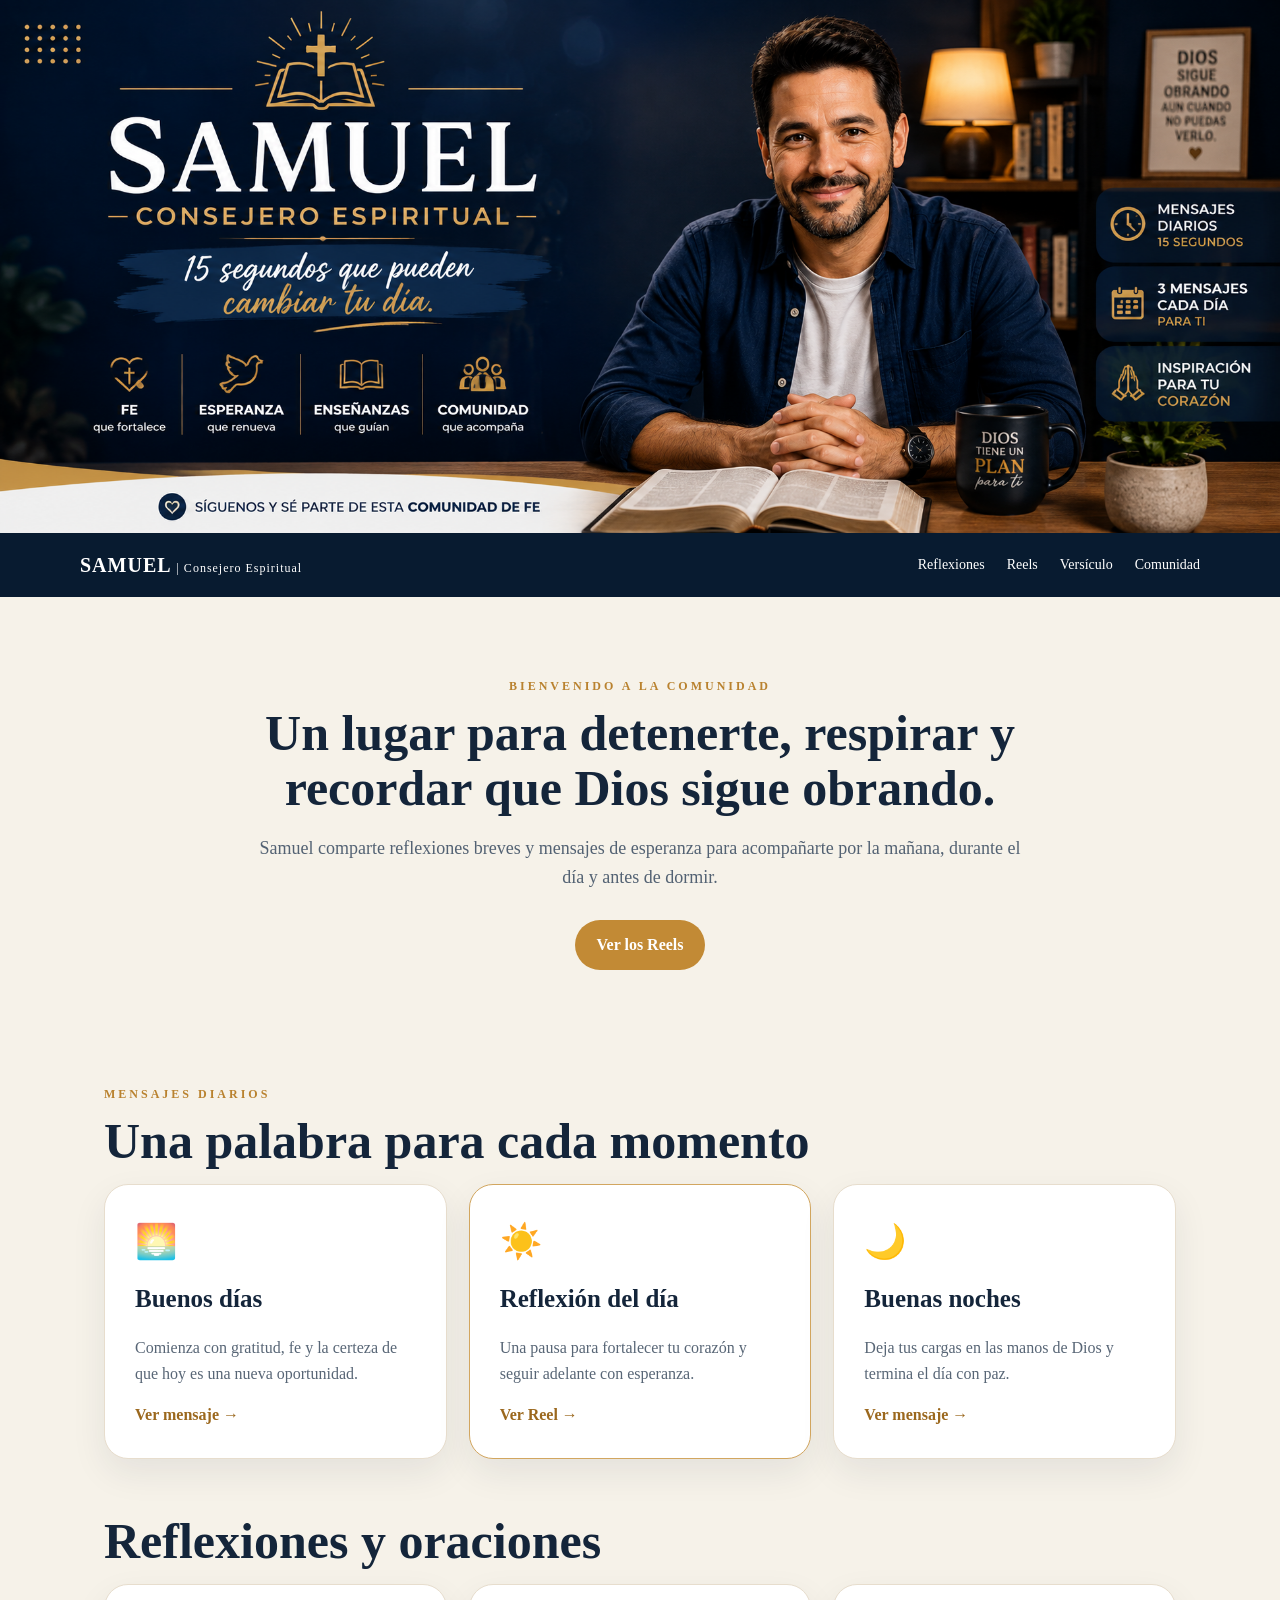
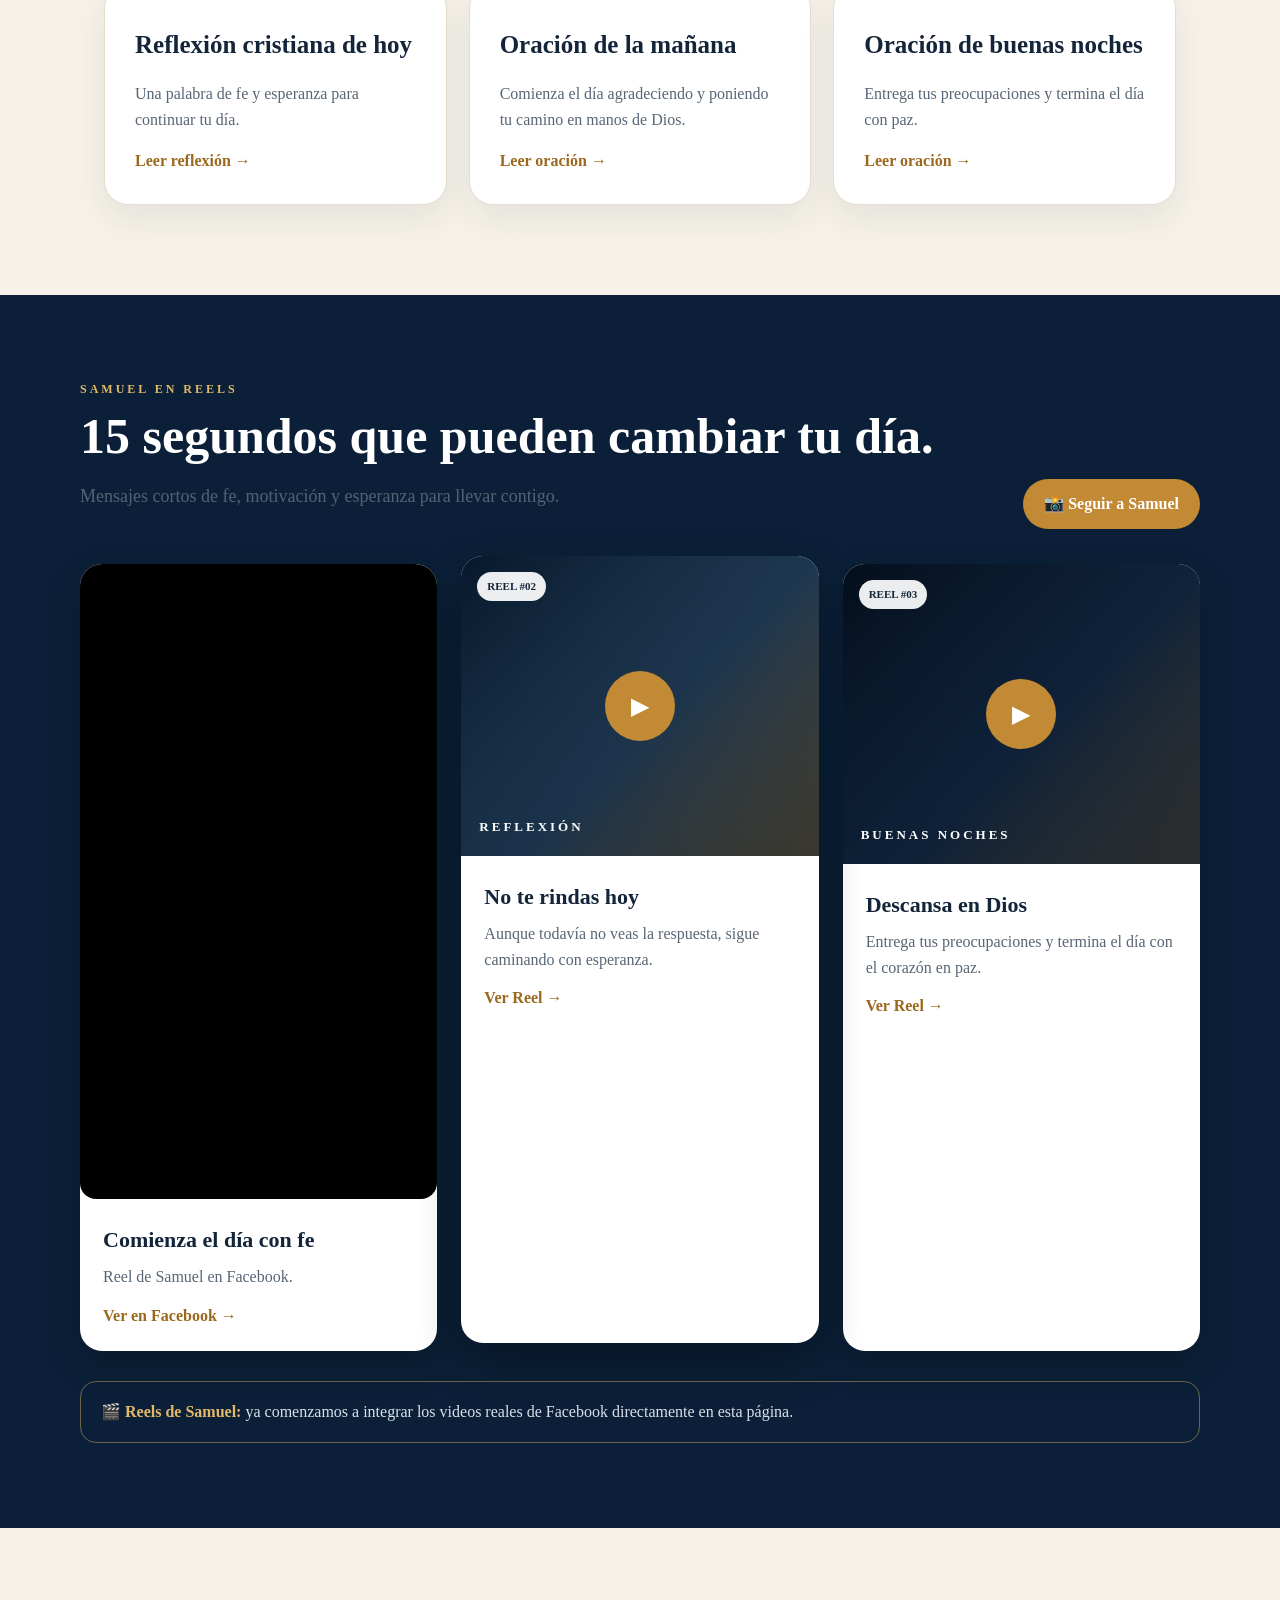
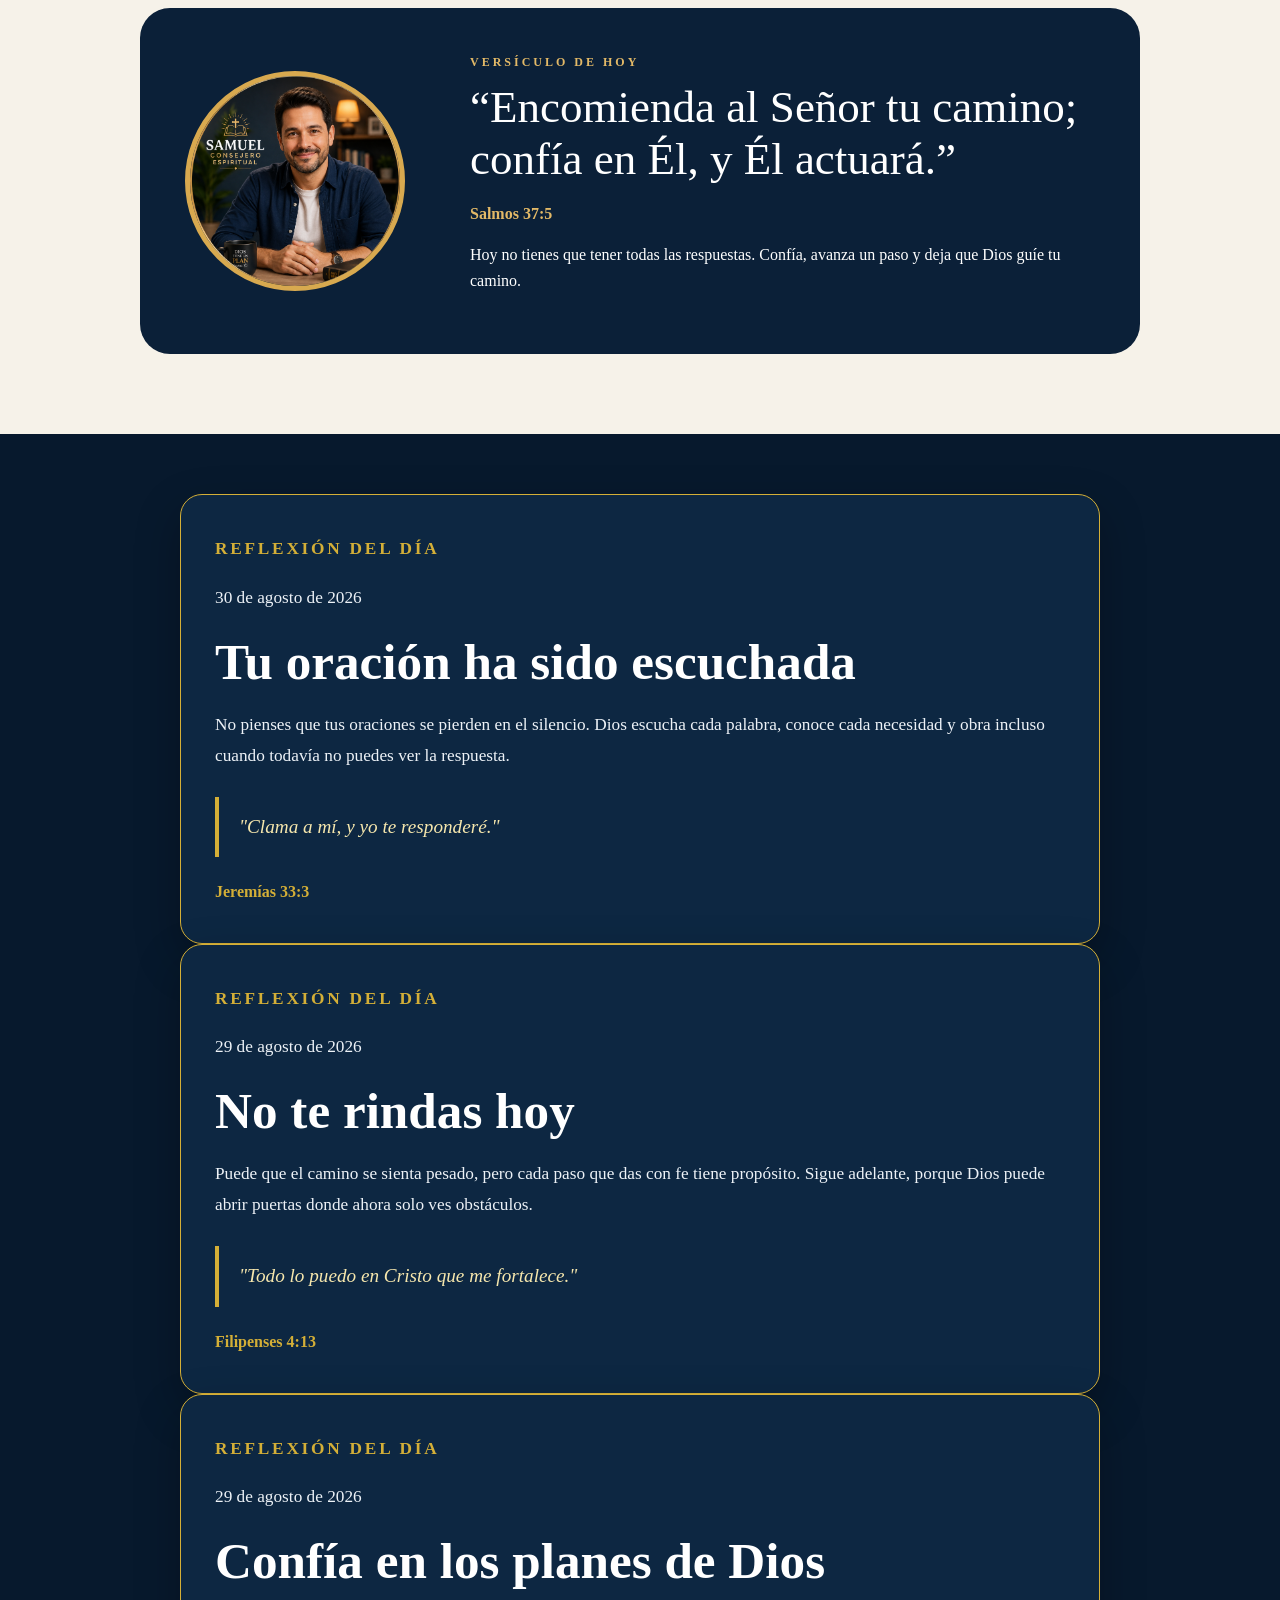
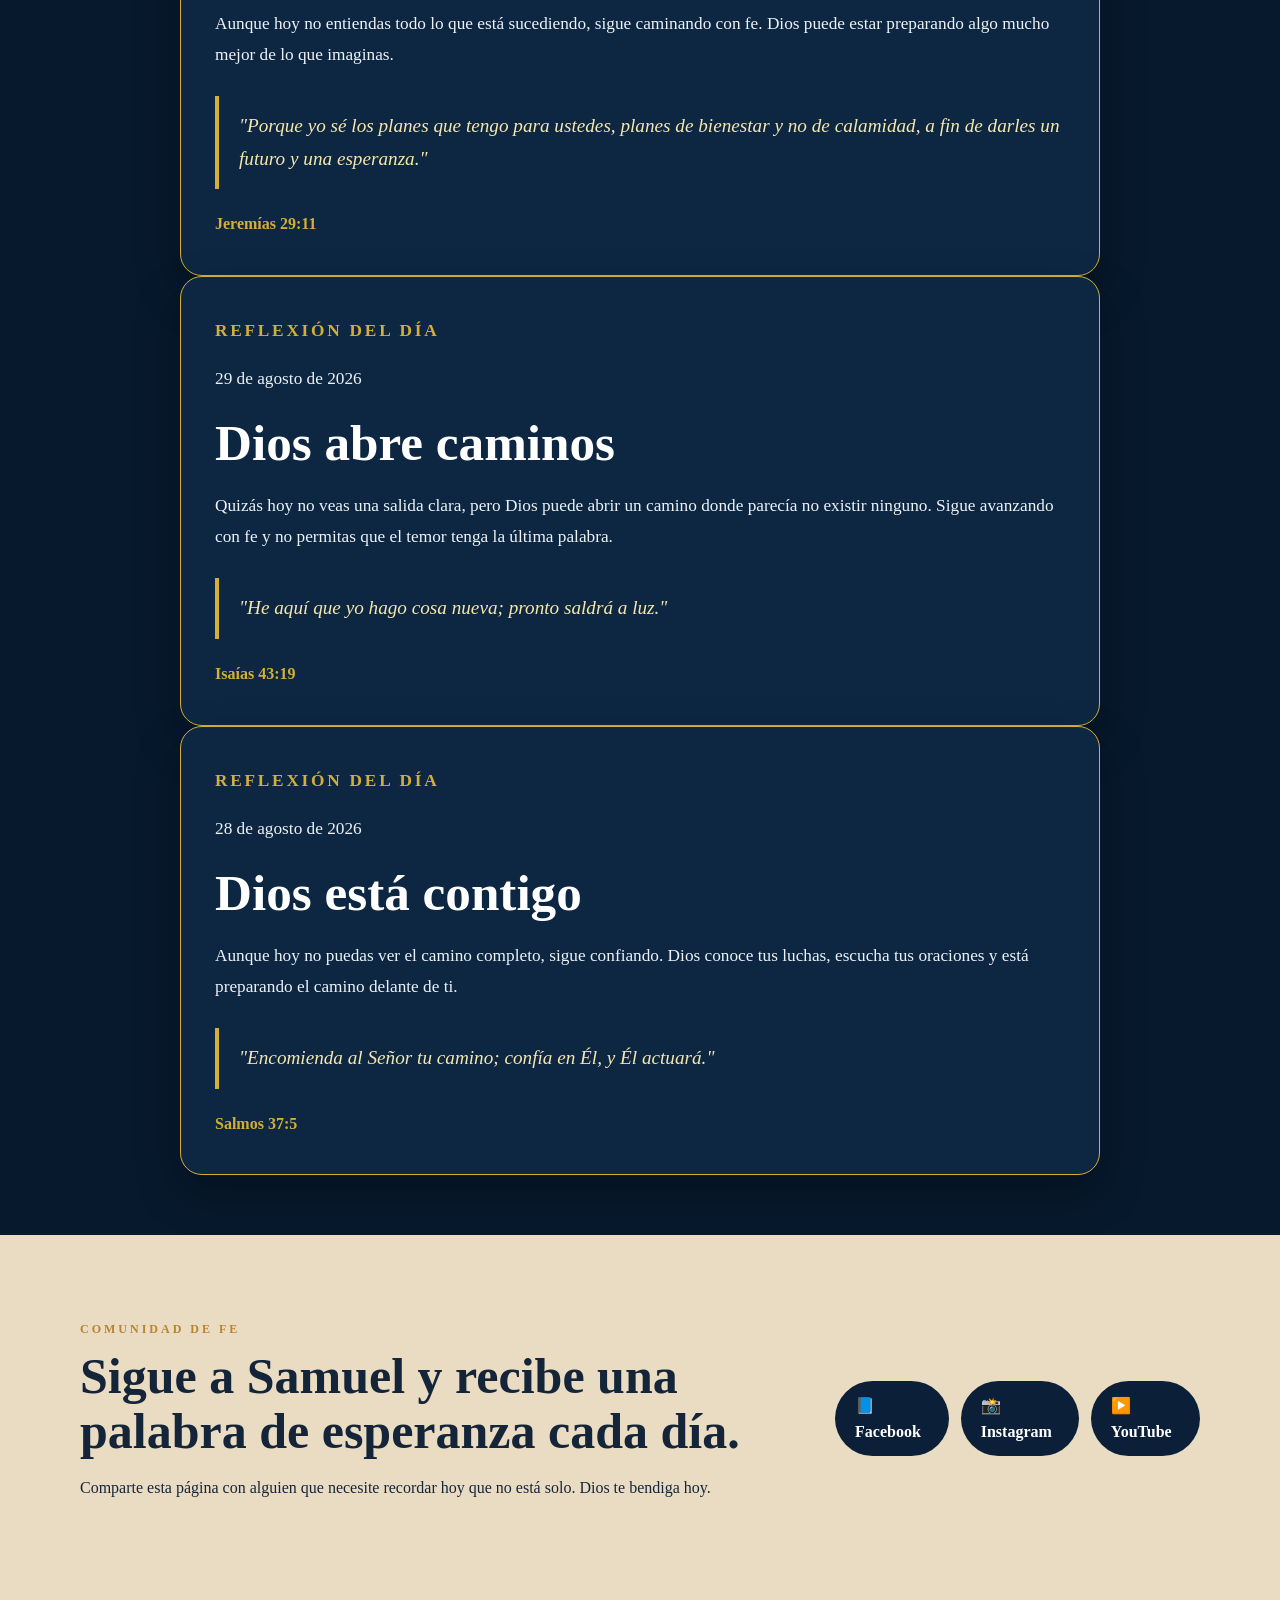
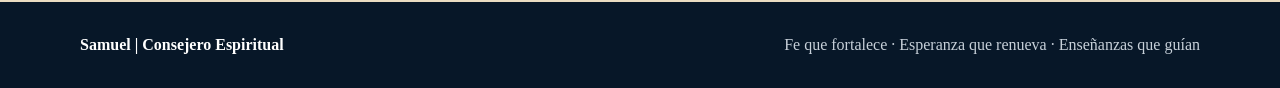
==== commit 2dd09f05: "Update index.html" ====
--- a/index.html
+++ b/index.html
@@ -179,12 +179,21 @@
       : '';
 
     articulo.innerHTML = `
-      <p class="kicker">REFLEXIÓN DEL DÍA</p>
-      <p class="fecha-publicacion">${fecha}</p>
-      <h2>${publicacion.titulo}</h2>
-      <p>${publicacion.mensaje}</p>
-      <blockquote>“${publicacion.versiculo}”</blockquote>
-      <strong>${publicacion.referencia}</strong>
+   <p class="kicker">REFLEXIÓN DEL DÍA</p>
+<p class="fecha-publicacion">${fecha}</p>
+
+${publicacion.imagen ? `
+  <img
+    src="${publicacion.imagen}"
+    alt="${publicacion.titulo}"
+    class="imagen-publicacion"
+  >
+` : ''}
+
+<h2>${publicacion.titulo}</h2>
+<p>${publicacion.mensaje}</p>
+<blockquote>"${publicacion.versiculo}"</blockquote>
+<strong>${publicacion.referencia}</strong>
     `;
 
     contenedor.appendChild(articulo);
